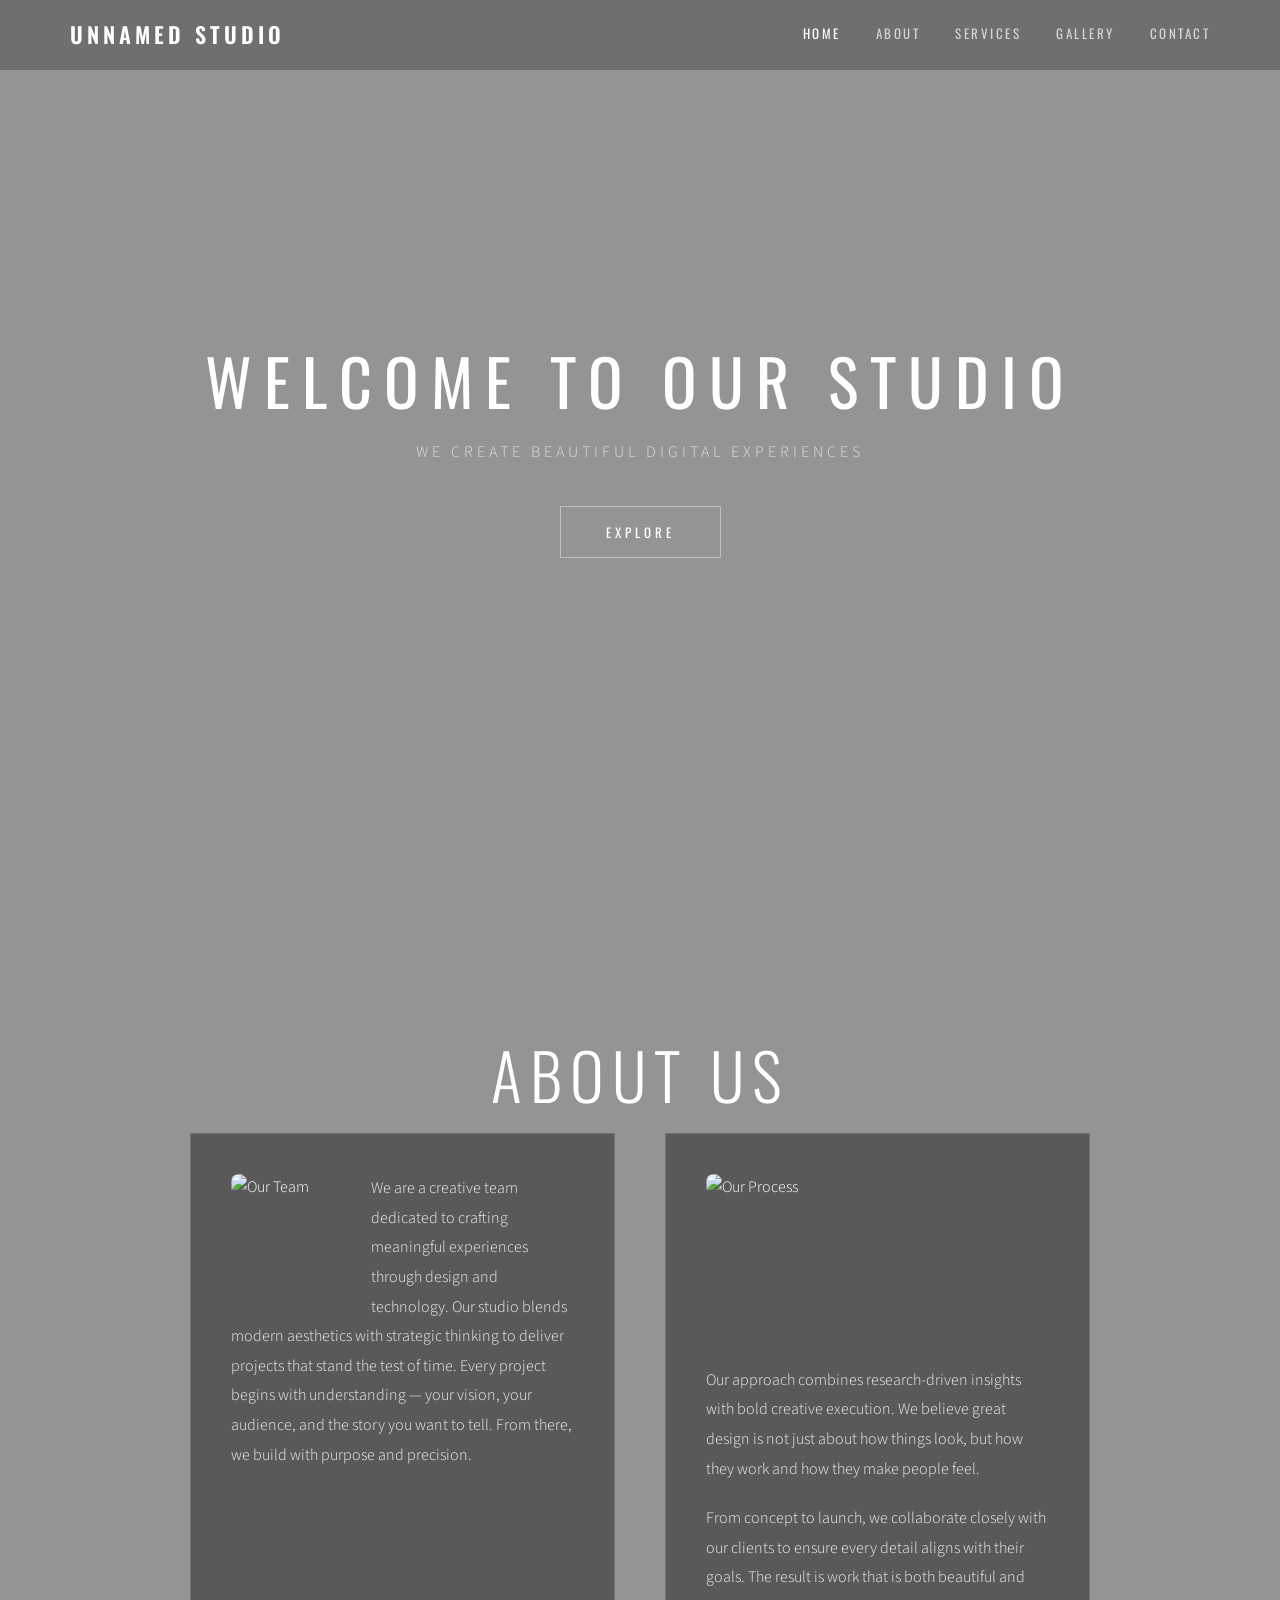
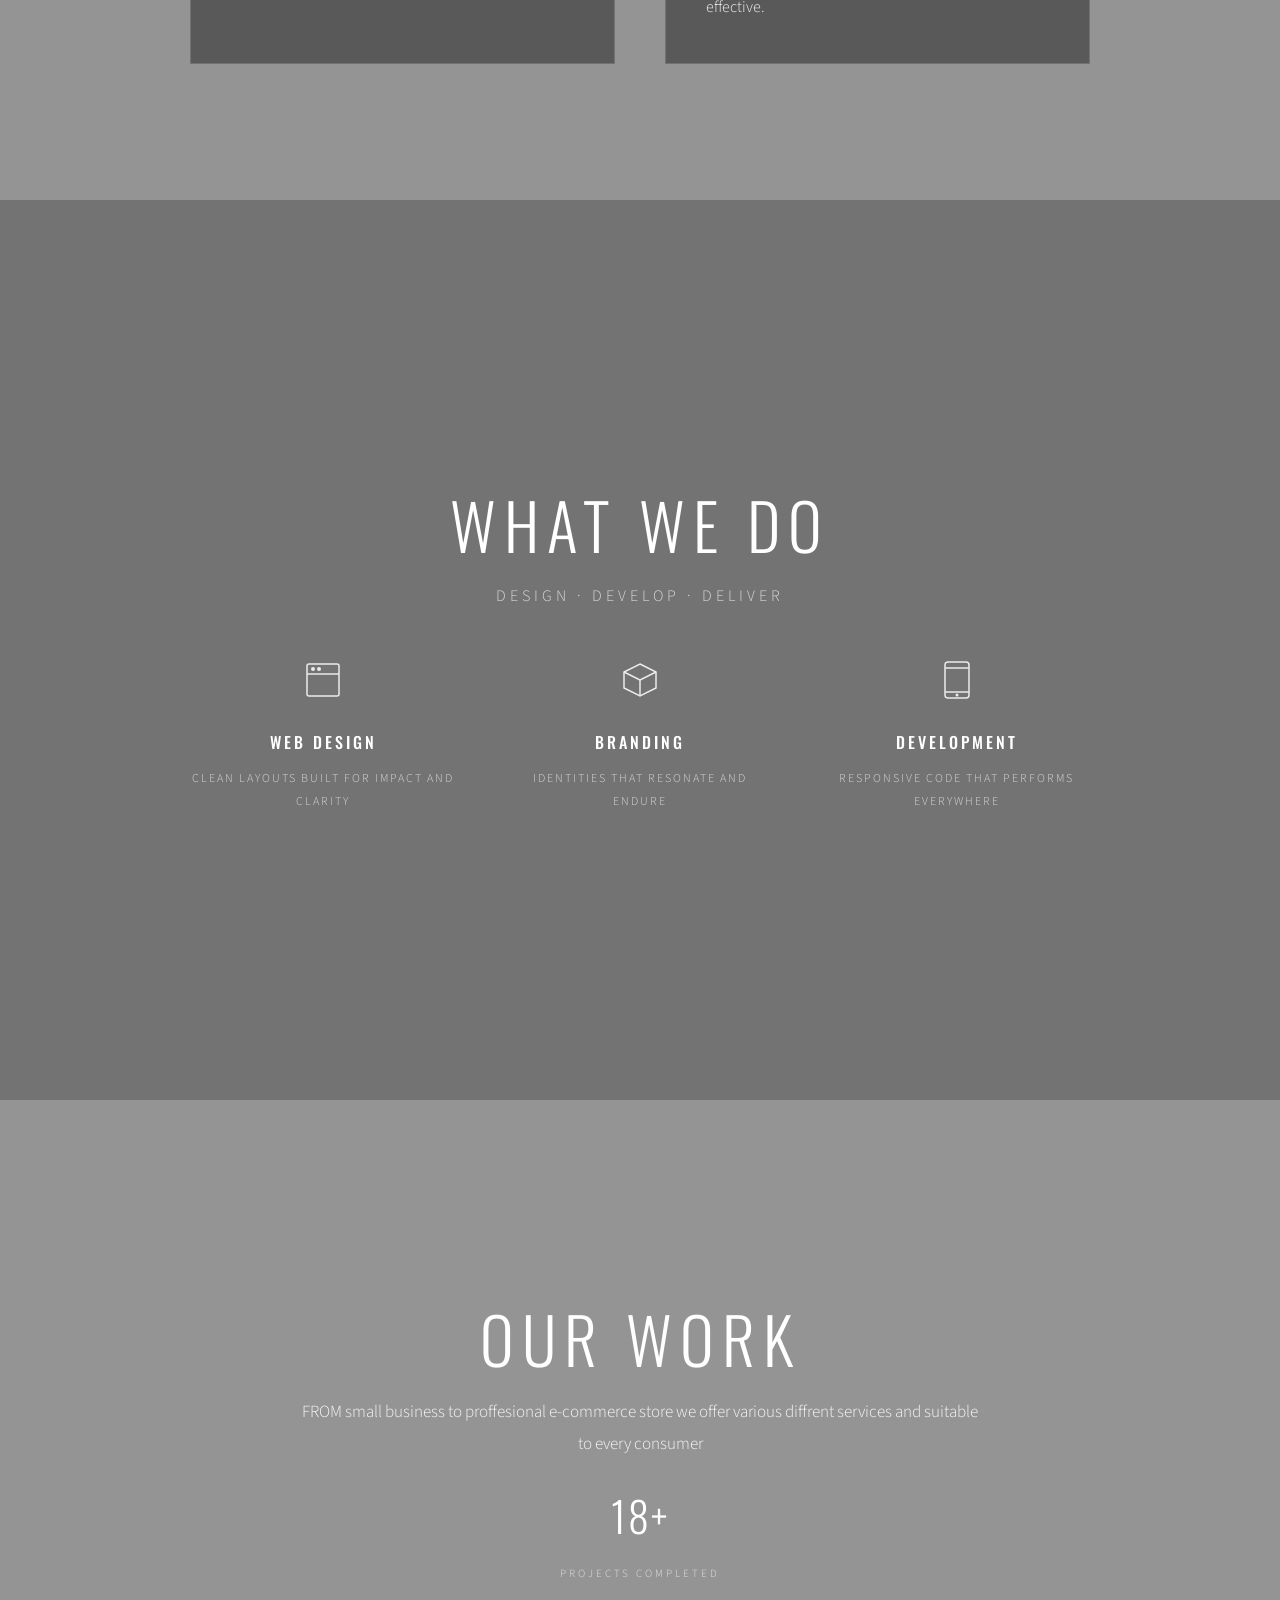
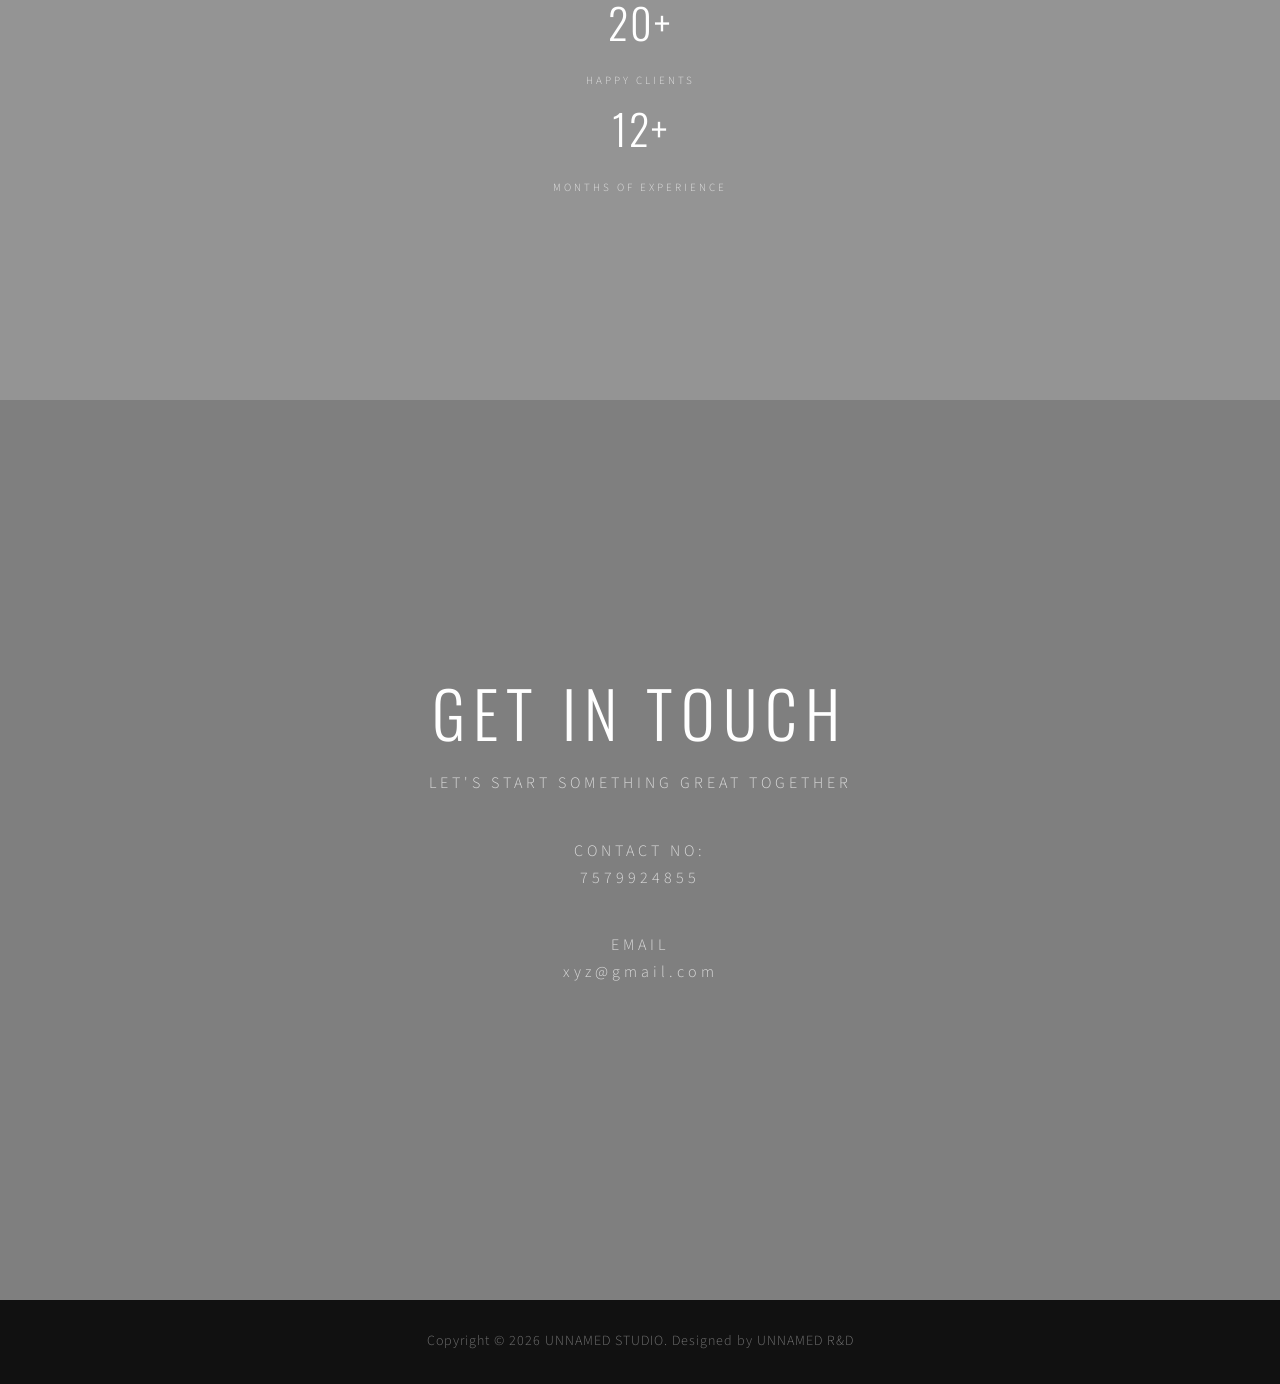
==== index.html @ 31b8d616 "Add files via upload" ====
<!DOCTYPE html>
<html lang="en">
<head>
    <meta charset="UTF-8">
    <meta name="viewport" content="width=device-width, initial-scale=1.0">
    <title>UNNAMED STUDIO</title>

    <link rel="preconnect" href="https://fonts.googleapis.com">
    <link rel="preconnect" href="https://fonts.gstatic.com" crossorigin>
    <link href="https://fonts.googleapis.com/css2?family=Oswald:wght@300;400;500;600;700&family=Source+Sans+3:ital,wght@0,300;0,400;0,600;1,300;1,400&display=swap" rel="stylesheet">

    <link rel="stylesheet" href="templatemo-parallax-starter.css">
    <!--

TemplateMo 612 Parallax Starter

https://templatemo.com/tm-612-parallax-starter

-->
</head>
<body>

    <!-- Navigation -->
    <nav id="templatemo-nav">
        <div class="nav-container">
            <a href="#home" class="nav-logo">UNNAMED STUDIO</a>
            <button class="nav-toggle" id="navToggle" aria-label="Toggle navigation">
                <span></span>
                <span></span>
                <span></span>
            </button>
            <ul class="nav-links" id="navLinks">
                <li><a href="#home" class="active">HOME</a></li>
                <li><a href="#about">ABOUT</a></li>
                <li><a href="#services">SERVICES</a></li>
                <li><a href="#gallery">GALLERY</a></li>
                <li><a href="#contact">CONTACT</a></li>
            </ul>
        </div>
    </nav>

    <!-- Section 1: Home / Hero -->
    <section id="home" class="parallax-section">
        <div class="parallax-bg" data-speed="0.5" style="background-image: url('images/parallax-bg-01.jpg')"></div>
        <div class="parallax-overlay"></div>
        <div class="section-content">
            <h1 class="section-title hero-title">WELCOME TO OUR STUDIO</h1>
            <p class="section-subtitle caps">WE CREATE BEAUTIFUL DIGITAL EXPERIENCES</p>
            <a href="#about" class="btn-scroll">EXPLORE</a>
        </div>
    </section>

    <!-- Section 2: About -->
    <section id="about" class="parallax-section">
        <div class="parallax-bg" data-speed="0.45" style="background-image: url('images/parallax-bg-02.jpg')"></div>
        <div class="parallax-overlay"></div>
        <div class="section-content">
            <h2 class="section-title">ABOUT US</h2>
            <div class="about-cols">
                <div class="about-col">
                    <div class="about-thumb thumb-top-left">
                        <img src="images/about-01.jpg" alt="Our Team">
                    </div>
                    <p>We are a creative team dedicated to crafting meaningful experiences through design and technology. Our studio blends modern aesthetics with strategic thinking to deliver projects that stand the test of time. Every project begins with understanding — your vision, your audience, and the story you want to tell. From there, we build with purpose and precision.</p>
                </div>
                <div class="about-col">
                    <div class="about-thumb-wide">
                        <img src="images/about-02.jpg" alt="Our Process">
                    </div>
                    <p>Our approach combines research-driven insights with bold creative execution. We believe great design is not just about how things look, but how they work and how they make people feel.</p>
                    <p>From concept to launch, we collaborate closely with our clients to ensure every detail aligns with their goals. The result is work that is both beautiful and effective.</p>
                </div>
            </div>
        </div>
    </section>

    <!-- Section 3: Services -->
    <section id="services" class="parallax-section">
        <div class="parallax-bg" data-speed="0.55" style="background-image: url('images/parallax-bg-03.jpg')"></div>
        <div class="parallax-overlay overlay-dark"></div>
        <div class="section-content">
            <h2 class="section-title">WHAT WE DO</h2>
            <p class="section-subtitle caps">DESIGN &middot; DEVELOP &middot; DELIVER</p>
            <div class="services-grid">
                <div class="service-item">
                    <div class="service-icon">
                        <svg width="40" height="40" viewBox="0 0 40 40" fill="none">
                            <rect x="4" y="4" width="32" height="32" rx="2" stroke="white" stroke-width="1.5"/>
                            <line x1="4" y1="14" x2="36" y2="14" stroke="white" stroke-width="1.5"/>
                            <circle cx="10" cy="9" r="2" fill="white"/>
                            <circle cx="16" cy="9" r="2" fill="white"/>
                        </svg>
                    </div>
                    <h3>WEB DESIGN</h3>
                    <p class="caps">CLEAN LAYOUTS BUILT FOR IMPACT AND CLARITY</p>
                </div>
                <div class="service-item">
                    <div class="service-icon">
                        <svg width="40" height="40" viewBox="0 0 40 40" fill="none">
                            <path d="M20 4L36 12V28L20 36L4 28V12L20 4Z" stroke="white" stroke-width="1.5"/>
                            <path d="M20 36V20" stroke="white" stroke-width="1.5"/>
                            <path d="M36 12L20 20" stroke="white" stroke-width="1.5"/>
                            <path d="M4 12L20 20" stroke="white" stroke-width="1.5"/>
                        </svg>
                    </div>
                    <h3>BRANDING</h3>
                    <p class="caps">IDENTITIES THAT RESONATE AND ENDURE</p>
                </div>
                <div class="service-item">
                    <div class="service-icon">
                        <svg width="40" height="40" viewBox="0 0 40 40" fill="none">
                            <rect x="8" y="2" width="24" height="36" rx="3" stroke="white" stroke-width="1.5"/>
                            <line x1="8" y1="8" x2="32" y2="8" stroke="white" stroke-width="1.5"/>
                            <line x1="8" y1="32" x2="32" y2="32" stroke="white" stroke-width="1.5"/>
                            <circle cx="20" cy="35" r="1.5" fill="white"/>
                        </svg>
                    </div>
                    <h3>DEVELOPMENT</h3>
                    <p class="caps">RESPONSIVE CODE THAT PERFORMS EVERYWHERE</p>
                </div>
            </div>
        </div>
    </section>

    <!-- Section 4: Gallery -->
    <section id="gallery" class="parallax-section">
        <div class="parallax-bg" data-speed="0.5" style="background-image: url('images/parallax-bg-04.jpg')"></div>
        <div class="parallax-overlay"></div>
        <div class="section-content">
            <h2 class="section-title">OUR WORK</h2>
            <div class="content-block">
                <p>FROM small business to proffesional e-commerce store we offer various diffrent services and suitable to every consumer</p>
                    <div class="stat-item">
                        <span class="stat-number">18+</span>
                        <span class="stat-label caps">PROJECTS COMPLETED</span>
                    </div>
                    <div class="stat-item">
                        <span class="stat-number">20+</span>
                        <span class="stat-label caps">HAPPY CLIENTS</span>
                    </div>
                    <div class="stat-item">
                        <span class="stat-number">12+</span>
                        <span class="stat-label caps">MONTHS OF EXPERIENCE</span>
                    </div>
                </div>
            </div>
        </div>
    </section>

    <!-- Section 5: Contact -->
    <section id="contact" class="parallax-section">
        <div class="parallax-bg" data-speed="0.5" style="background-image: url('images/parallax-bg-05.jpg')"></div>
        <div class="parallax-overlay overlay-medium"></div>
        <div class="section-content">
            <h2 class="section-title">GET IN TOUCH</h2>
            <p class="section-subtitle caps">LET'S START SOMETHING GREAT TOGETHER</p>
           <p class="section-subtitle">CONTACT NO: <br> 7579924855</p>
            <p class="section-subtitle">EMAIL <br> xyz@gmail.com</p>
        </div>
    </section>

    <!-- Footer -->
    <footer id="templatemo-footer">
        <p>Copyright &copy; 2026 UNNAMED STUDIO. Designed by UNNAMED R&D</p>
    </footer>
    <script src="templatemo-parallax-script.js"></script>
</body>
</html>
---- templatemo-parallax-starter.css ----
/* ==========================================================================
   Parallax Starter - Free HTML CSS Template
   
TemplateMo 612 Parallax Starter

https://templatemo.com/tm-612-parallax-starter

   ========================================================================== */

/* --- CSS Variables --- */
:root {
    --font-heading: 'Oswald', sans-serif;
    --font-body: 'Source Sans 3', sans-serif;
    --white: #ffffff;
    --white-90: rgba(255, 255, 255, 0.9);
    --white-70: rgba(255, 255, 255, 0.7);
    --white-40: rgba(255, 255, 255, 0.4);
    --white-20: rgba(255, 255, 255, 0.2);
    --nav-bg: rgba(0, 0, 0, 0.25);
    --nav-bg-scrolled: rgba(0, 0, 0, 0.85);
    --transition-smooth: 0.3s ease;
}

/* --- Reset & Base --- */
*,
*::before,
*::after {
    margin: 0;
    padding: 0;
    box-sizing: border-box;
}

html {
    scroll-behavior: smooth;
}

body {
    font-family: var(--font-body);
    font-weight: 300;
    color: var(--white);
    line-height: 1.7;
    overflow-x: hidden;
}

a {
    text-decoration: none;
    color: inherit;
}

img {
    max-width: 100%;
    display: block;
}

/* --- Navigation --- */
#templatemo-nav {
    position: fixed;
    top: 0;
    left: 0;
    width: 100%;
    z-index: 1000;
    background: var(--nav-bg);
    backdrop-filter: blur(8px);
    -webkit-backdrop-filter: blur(8px);
    transition: background var(--transition-smooth);
}

#templatemo-nav.scrolled {
    background: var(--nav-bg-scrolled);
}

.nav-container {
    max-width: 1200px;
    margin: 0 auto;
    padding: 0 30px;
    display: flex;
    align-items: center;
    justify-content: space-between;
    height: 70px;
}

.nav-logo {
    font-family: var(--font-heading);
    font-size: 22px;
    font-weight: 600;
    letter-spacing: 4px;
    color: var(--white);
}

.nav-links {
    list-style: none;
    display: flex;
    gap: 35px;
}

.nav-links a {
    font-family: var(--font-heading);
    font-size: 13px;
    font-weight: 400;
    letter-spacing: 2.5px;
    color: var(--white-70);
    transition: color var(--transition-smooth), opacity var(--transition-smooth);
}

.nav-links a:hover,
.nav-links a.active {
    color: var(--white);
}

/* Mobile Toggle */
.nav-toggle {
    display: none;
    background: none;
    border: none;
    cursor: pointer;
    padding: 8px;
    flex-direction: column;
    gap: 5px;
}

.nav-toggle span {
    display: block;
    width: 24px;
    height: 2px;
    background: var(--white);
    transition: all var(--transition-smooth);
}

/* --- Parallax Sections --- */
.parallax-section {
    position: relative;
    min-height: 100vh;
    display: flex;
    align-items: center;
    justify-content: center;
    overflow: hidden;
}

/* Parallax Background Image Layer
   Height is 200% and starts at top: -50% to give
   maximum room for large vertical translations */
.parallax-bg {
    position: absolute;
    top: -50%;
    left: 0;
    width: 100%;
    height: 200%;
    background-position: center center;
    background-repeat: no-repeat;
    background-size: cover;
    will-change: transform;
    transition: transform 0.5s cubic-bezier(0.22, 1, 0.36, 1);
    z-index: 0;
}

/* Dark Overlay */
.parallax-overlay {
    position: absolute;
    inset: 0;
    background: rgba(0, 0, 0, 0.42);
    z-index: 1;
}

.parallax-overlay.overlay-dark {
    background: rgba(0, 0, 0, 0.55);
}

.parallax-overlay.overlay-medium {
    background: rgba(0, 0, 0, 0.50);
}

/* Content Layer */
.section-content {
    position: relative;
    z-index: 2;
    max-width: 960px;
    width: 100%;
    padding: 100px 30px;
    text-align: center;
}

/* --- Typography --- */
.section-title {
    font-family: var(--font-heading);
    font-weight: 300;
    font-size: clamp(36px, 6vw, 64px);
    letter-spacing: 8px;
    color: var(--white);
    margin-bottom: 20px;
    line-height: 1.2;
}

.hero-title {
    font-weight: 400;
    letter-spacing: 12px;
}

.section-subtitle {
    font-family: var(--font-body);
    font-size: clamp(13px, 1.6vw, 16px);
    letter-spacing: 4px;
    color: var(--white-70);
    margin-bottom: 40px;
}

.caps {
    text-transform: uppercase;
}

.content-block {
    max-width: 680px;
    margin: 0 auto;
}

.content-block p {
    font-size: 17px;
    color: var(--white-90);
    margin-bottom: 20px;
    line-height: 1.85;
}

/* --- Hero Button --- */
.btn-scroll {
    display: inline-block;
    font-family: var(--font-heading);
    font-size: 13px;
    font-weight: 400;
    letter-spacing: 4px;
    color: var(--white);
    border: 1px solid var(--white-40);
    padding: 14px 45px;
    transition: all var(--transition-smooth);
}

.btn-scroll:hover {
    background: var(--white);
    color: #111;
    border-color: var(--white);
}

/* --- About Columns --- */
.unsplash-credit {
    font-size: 14px;
    color: var(--white-40);
    margin-top: 25px;
    letter-spacing: 1px;
}

.unsplash-credit a {
    color: var(--white-70);
    text-decoration: underline;
    text-underline-offset: 3px;
}

.about-cols {
    display: grid;
    grid-template-columns: 1fr 1fr;
    gap: 50px;
    max-width: 900px;
    margin: 0 auto;
    text-align: left;
}

.about-col {
    background: rgba(0, 0, 0, 0.4);
    padding: 40px;
    border: 1px solid rgba(255, 255, 255, 0.15);
}

.about-thumb {
    overflow: hidden;
    width: 120px;
    height: 120px;
    border-radius: 8px;
}

.about-thumb img {
    width: 100%;
    height: 100%;
    object-fit: cover;
    display: block;
}

.thumb-top-left {
    float: left;
    margin: 0 20px 15px 0;
}

.about-thumb-wide {
    overflow: hidden;
    width: 100%;
    max-width: 400px;
    aspect-ratio: 2 / 1;
    border-radius: 8px;
    margin-bottom: 20px;
}

.about-thumb-wide img {
    width: 100%;
    height: 100%;
    object-fit: cover;
    display: block;
}

.about-col p {
    font-size: 16px;
    color: var(--white-90);
    margin-bottom: 20px;
    line-height: 1.85;
}

.about-col p:last-child {
    margin-bottom: 0;
}

.about-col a {
    color: var(--white);
    text-decoration: underline;
    text-underline-offset: 3px;
}

/* --- Services Grid --- */
.services-grid {
    display: grid;
    grid-template-columns: repeat(3, 1fr);
    gap: 50px;
    margin-top: 50px;
}

.service-item {
    text-align: center;
}

.service-icon {
    margin-bottom: 20px;
    opacity: 0.85;
}

.service-item h3 {
    font-family: var(--font-heading);
    font-size: 16px;
    font-weight: 500;
    letter-spacing: 3px;
    margin-bottom: 12px;
    color: var(--white);
}

.service-item p {
    font-size: 12px;
    letter-spacing: 2px;
    color: var(--white-70);
    line-height: 1.9;
}

/* --- Stats Row --- */
.stats-row {
    display: flex;
    justify-content: center;
    gap: 70px;
    margin-top: 45px;
    padding-top: 40px;
    border-top: 1px solid var(--white-20);
}

.stat-item {
    text-align: center;
}

.stat-number {
    display: block;
    font-family: var(--font-heading);
    font-size: 42px;
    font-weight: 300;
    letter-spacing: 2px;
    color: var(--white);
    margin-bottom: 8px;
}

.stat-label {
    font-size: 11px;
    letter-spacing: 3px;
    color: var(--white-70);
}

/* --- Contact Form --- */
.contact-form-wrap {
    max-width: 600px;
    margin: 0 auto;
}

.contact-form {
    display: flex;
    flex-direction: column;
    gap: 18px;
}

.form-row {
    display: flex;
    gap: 18px;
}

.contact-form input,
.contact-form textarea {
    width: 100%;
    font-family: var(--font-body);
    font-size: 15px;
    font-weight: 300;
    letter-spacing: 0.5px;
    color: var(--white);
    background: rgba(255, 255, 255, 0.08);
    border: 1px solid var(--white-20);
    padding: 16px 20px;
    outline: none;
    transition: border-color var(--transition-smooth);
}

.contact-form input::placeholder,
.contact-form textarea::placeholder {
    color: var(--white-40);
}

.contact-form input:focus,
.contact-form textarea:focus {
    border-color: var(--white-70);
}

.contact-form textarea {
    resize: vertical;
    min-height: 120px;
}

.btn-submit {
    font-family: var(--font-heading);
    font-size: 13px;
    font-weight: 400;
    letter-spacing: 4px;
    color: var(--white);
    background: transparent;
    border: 1px solid var(--white-40);
    padding: 16px 45px;
    cursor: pointer;
    transition: all var(--transition-smooth);
    align-self: flex-start;
    text-transform: uppercase;
}

.btn-submit:hover {
    background: var(--white);
    color: #111;
    border-color: var(--white);
}

/* --- Footer --- */
#templatemo-footer {
    background: #111;
    text-align: center;
    padding: 30px 20px;
    font-size: 14px;
    color: var(--white-40);
    letter-spacing: 1px;
}

#templatemo-footer a {
    color: var(--white-70);
    transition: color var(--transition-smooth);
}

#templatemo-footer a:hover {
    color: var(--white);
}

/* --- Scroll Reveal Animation --- */
.reveal {
    opacity: 0;
    transform: translateY(30px);
    transition: opacity 0.8s ease, transform 0.8s ease;
}

.reveal.visible {
    opacity: 1;
    transform: translateY(0);
}

/* ===================================
   Responsive
   =================================== */

@media (max-width: 991px) {
    .services-grid {
        grid-template-columns: repeat(2, 1fr);
        gap: 40px;
    }

    .stats-row {
        gap: 40px;
    }
}

@media (max-width: 768px) {
    /* Mobile Navigation */
    .nav-toggle {
        display: flex;
    }

    .nav-links {
        position: fixed;
        top: 0;
        left: 0;
        width: 100%;
        height: 100vh;
        background: rgba(0, 0, 0, 0.95);
        flex-direction: column;
        align-items: center;
        justify-content: flex-start;
        gap: 30px;
        padding: 100px 30px 60px;
        overflow-y: auto;
        opacity: 0;
        visibility: hidden;
        transition: all 0.4s ease;
    }

    .nav-links.open {
        opacity: 1;
        visibility: visible;
    }

    .nav-links a {
        font-size: 16px;
        letter-spacing: 4px;
    }

    .nav-toggle.active span:nth-child(1) {
        transform: rotate(45deg) translate(5px, 5px);
    }

    .nav-toggle.active span:nth-child(2) {
        opacity: 0;
    }

    .nav-toggle.active span:nth-child(3) {
        transform: rotate(-45deg) translate(5px, -5px);
    }

    /* Disable parallax on mobile — static bg */
    .parallax-bg {
        top: 0;
        height: 100%;
    }

    .section-title {
        letter-spacing: 4px;
    }

    .hero-title {
        letter-spacing: 6px;
    }

    .section-subtitle {
        letter-spacing: 2px;
    }

    .services-grid {
        grid-template-columns: 1fr;
        gap: 35px;
    }

    .about-cols {
        grid-template-columns: 1fr;
        gap: 30px;
        text-align: center;
    }

    .stats-row {
        flex-direction: column;
        gap: 30px;
    }

    .form-row {
        flex-direction: column;
    }

    .btn-submit {
        align-self: stretch;
    }
}

@media (max-width: 480px) {
    .nav-container {
        padding: 0 20px;
    }

    .section-content {
        padding: 80px 20px;
    }

    .section-title {
        letter-spacing: 3px;
    }

    .content-block p {
        font-size: 15px;
    }

    .stat-number {
        font-size: 34px;
    }
}
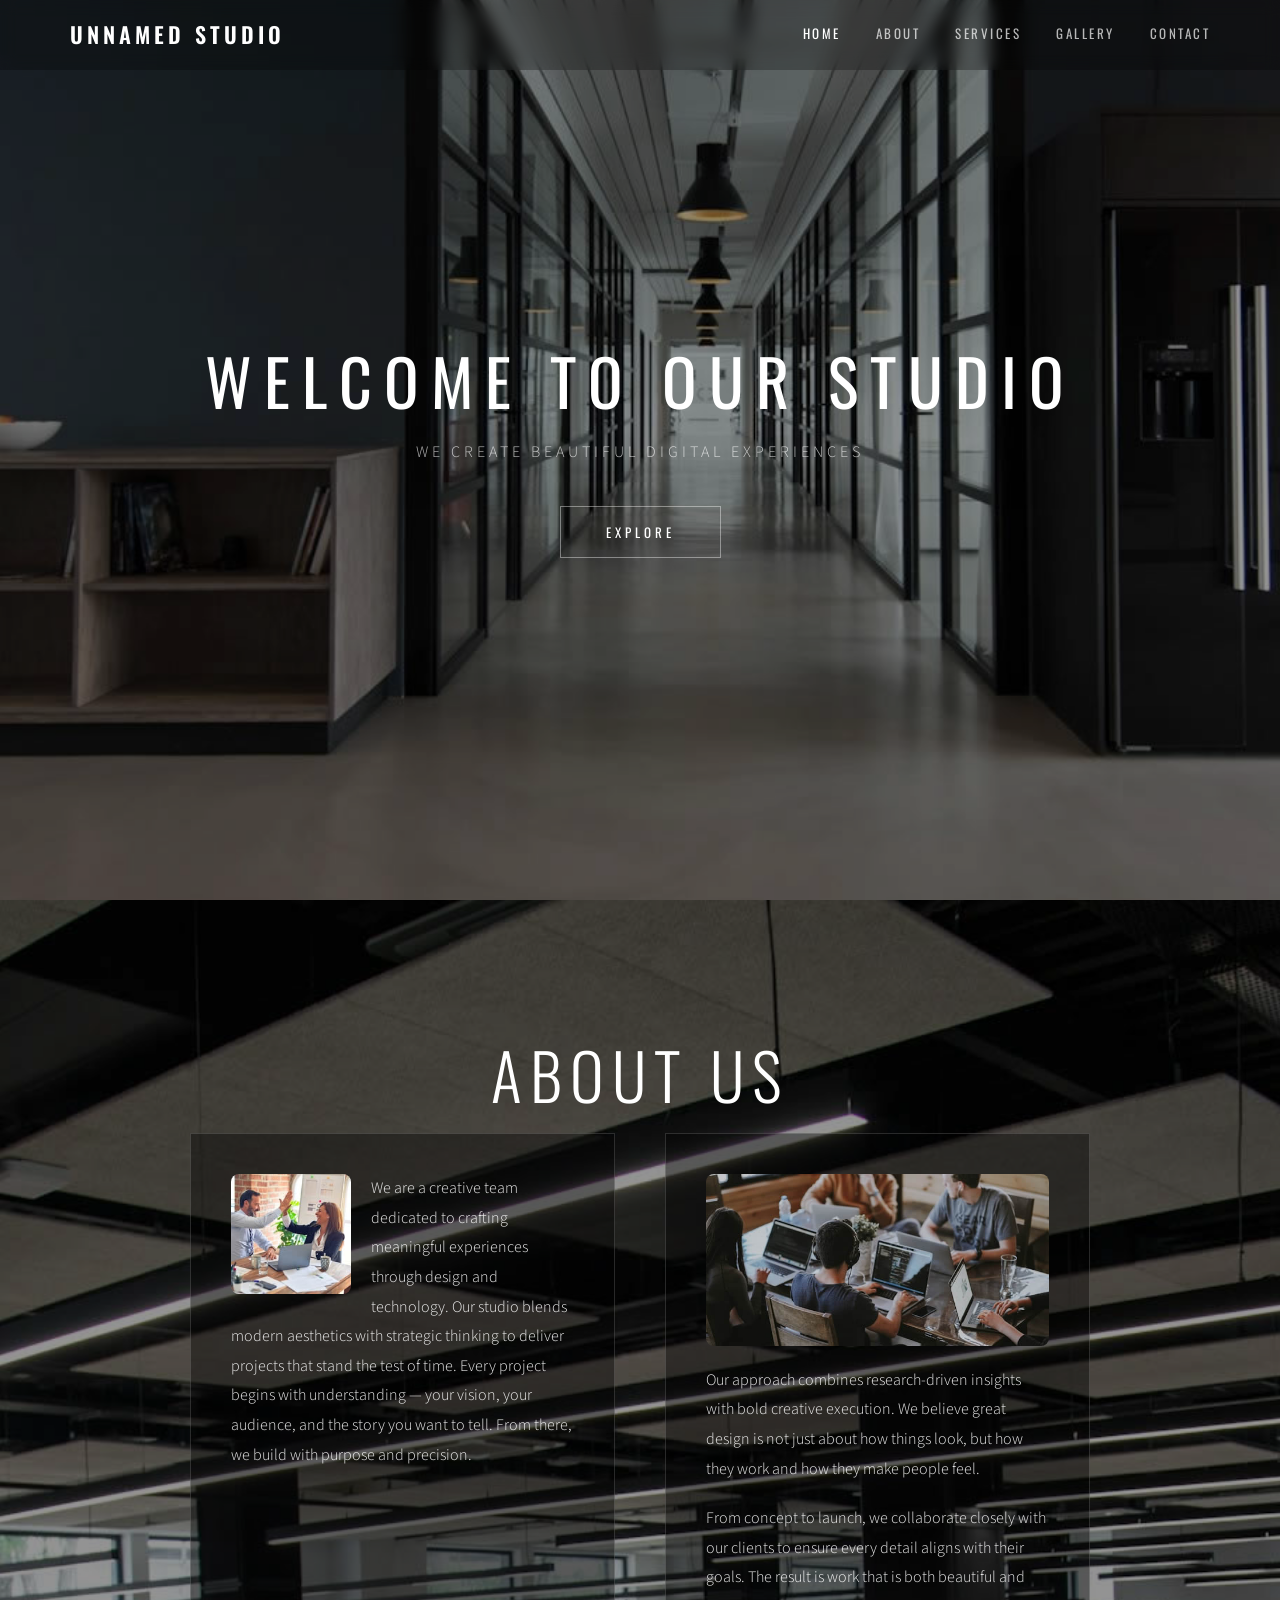
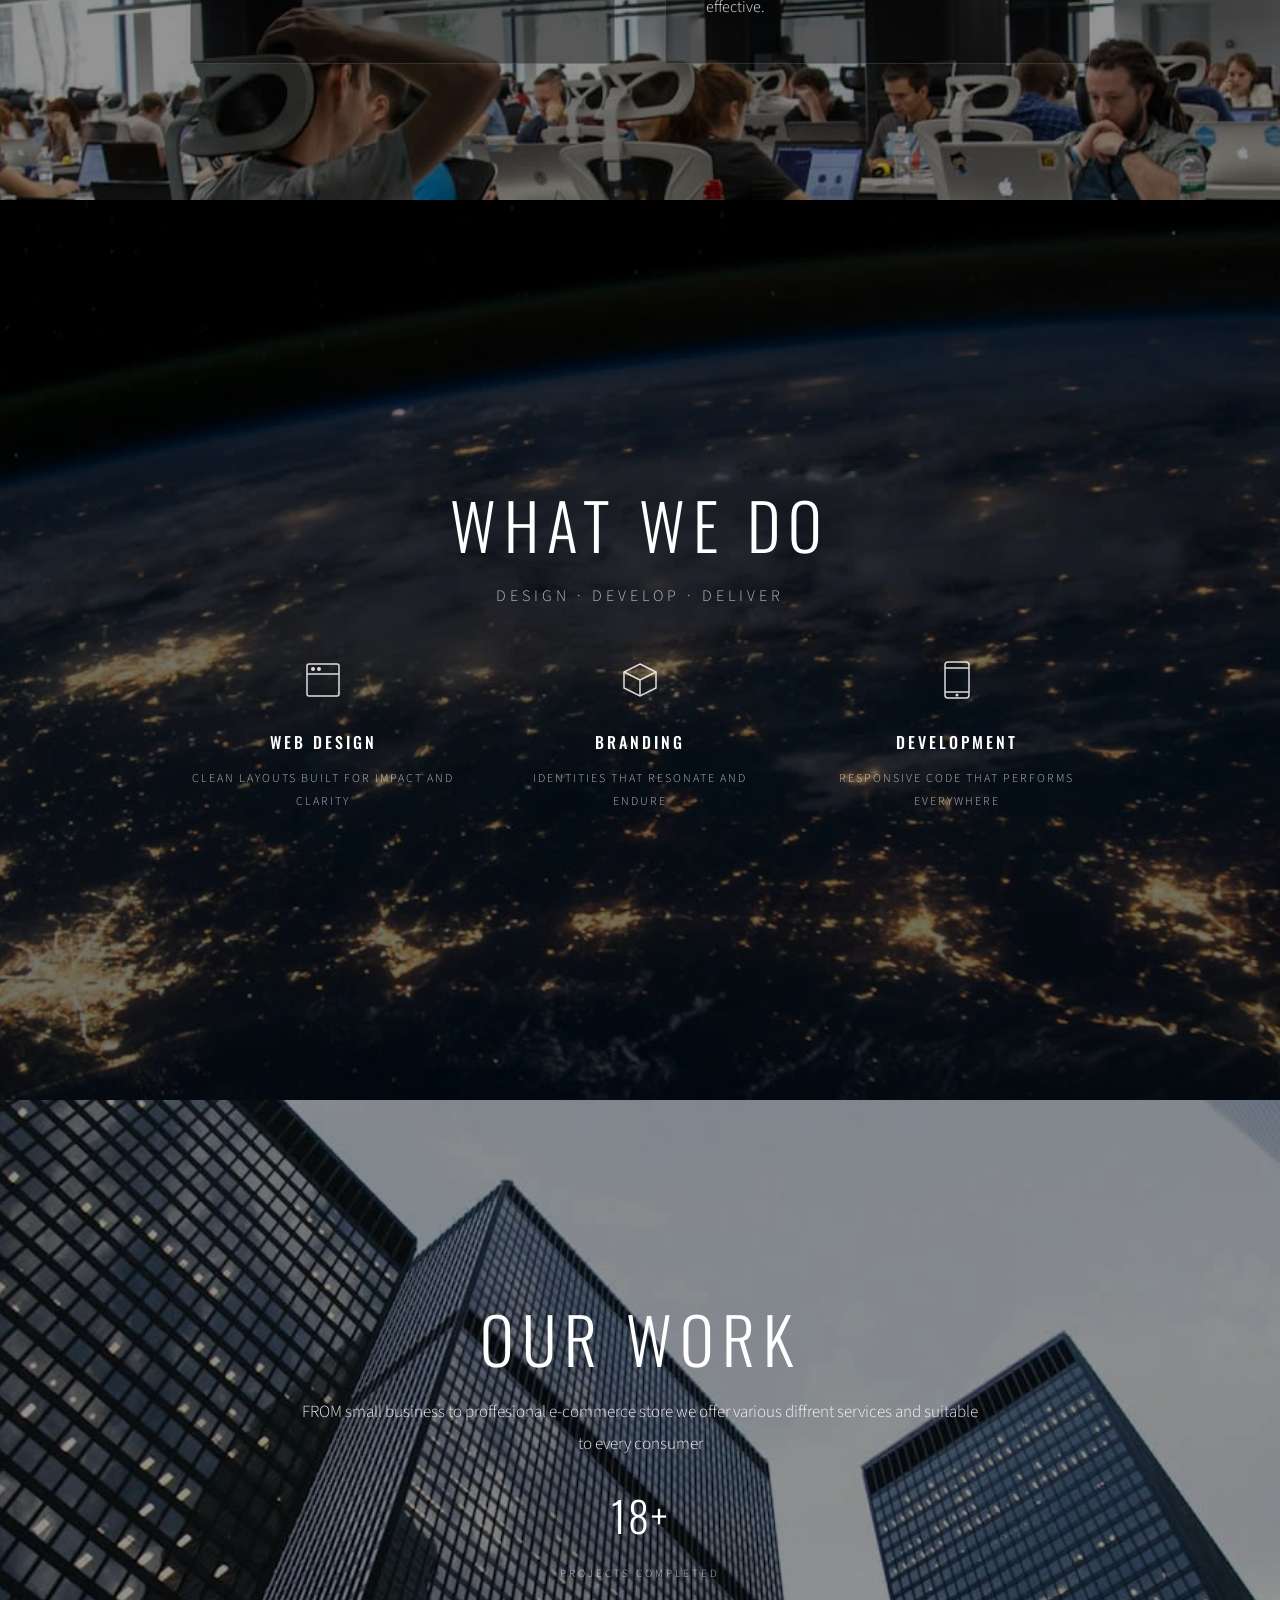
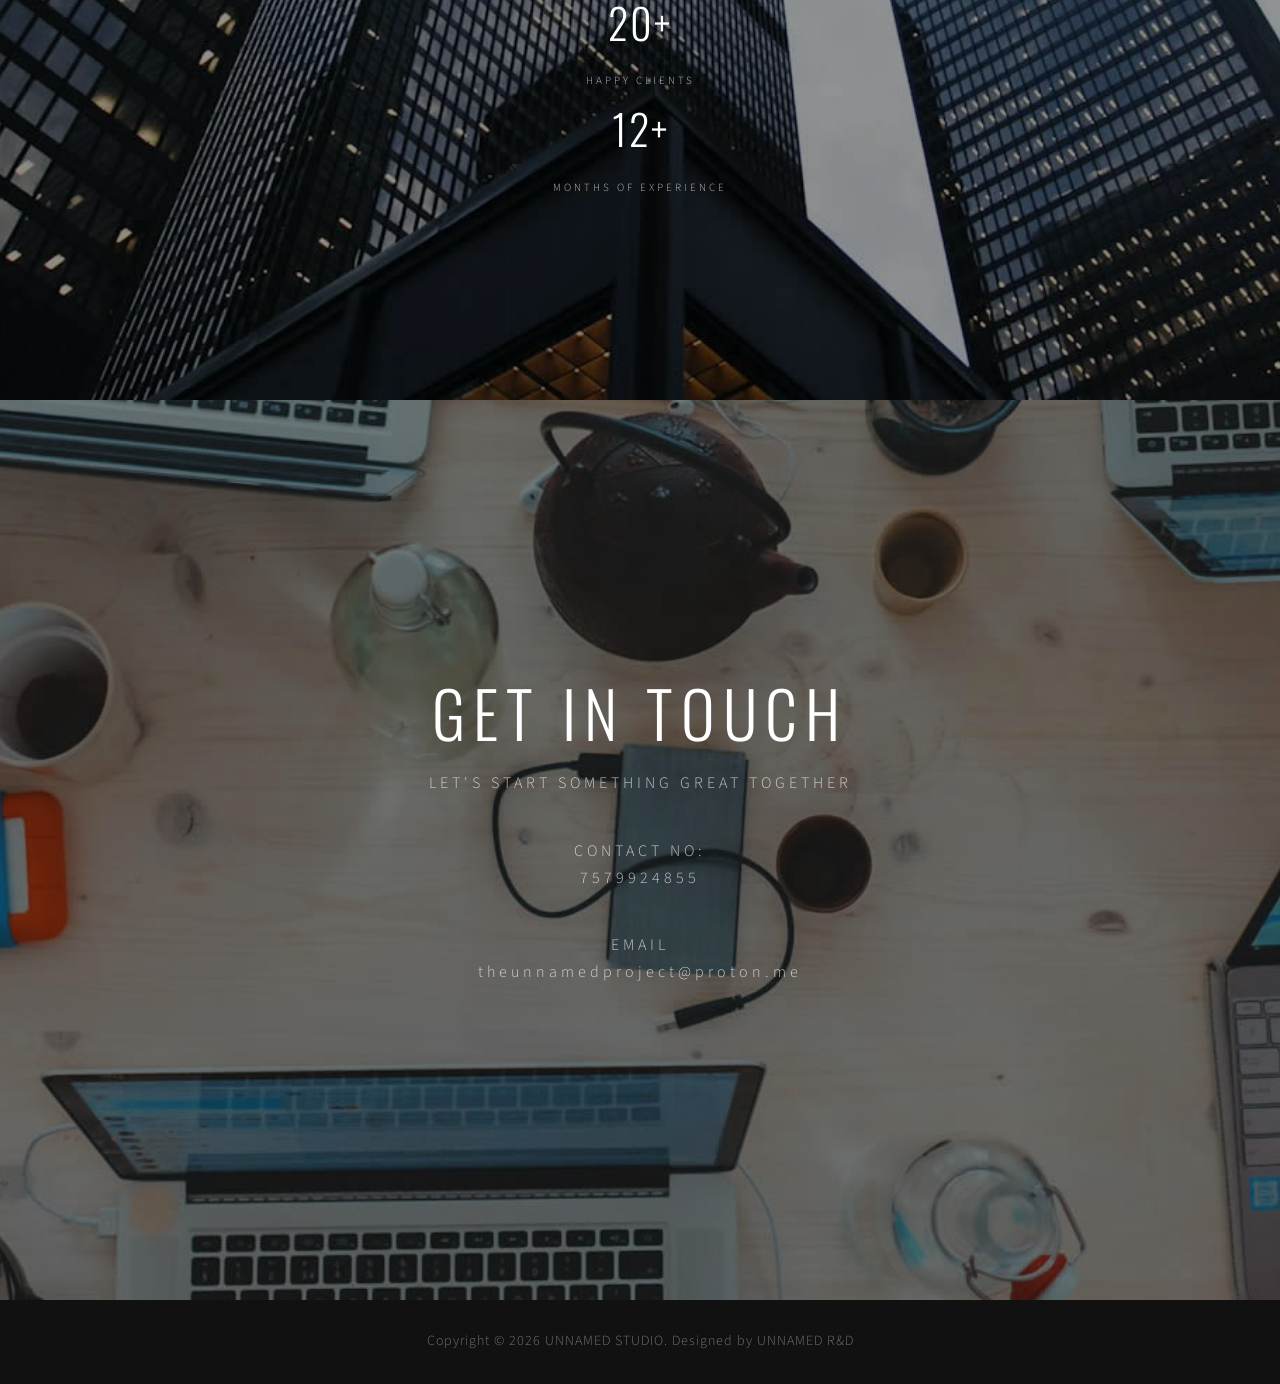
==== commit 25805dd8: "Add files via upload" ====
--- a/index.html
+++ b/index.html
@@ -155,7 +155,7 @@
             <h2 class="section-title">GET IN TOUCH</h2>
             <p class="section-subtitle caps">LET'S START SOMETHING GREAT TOGETHER</p>
            <p class="section-subtitle">CONTACT NO: <br> 7579924855</p>
-            <p class="section-subtitle">EMAIL <br> xyz@gmail.com</p>
+            <p class="section-subtitle">EMAIL <br> theunnamedproject@proton.me</p>
         </div>
     </section>
 
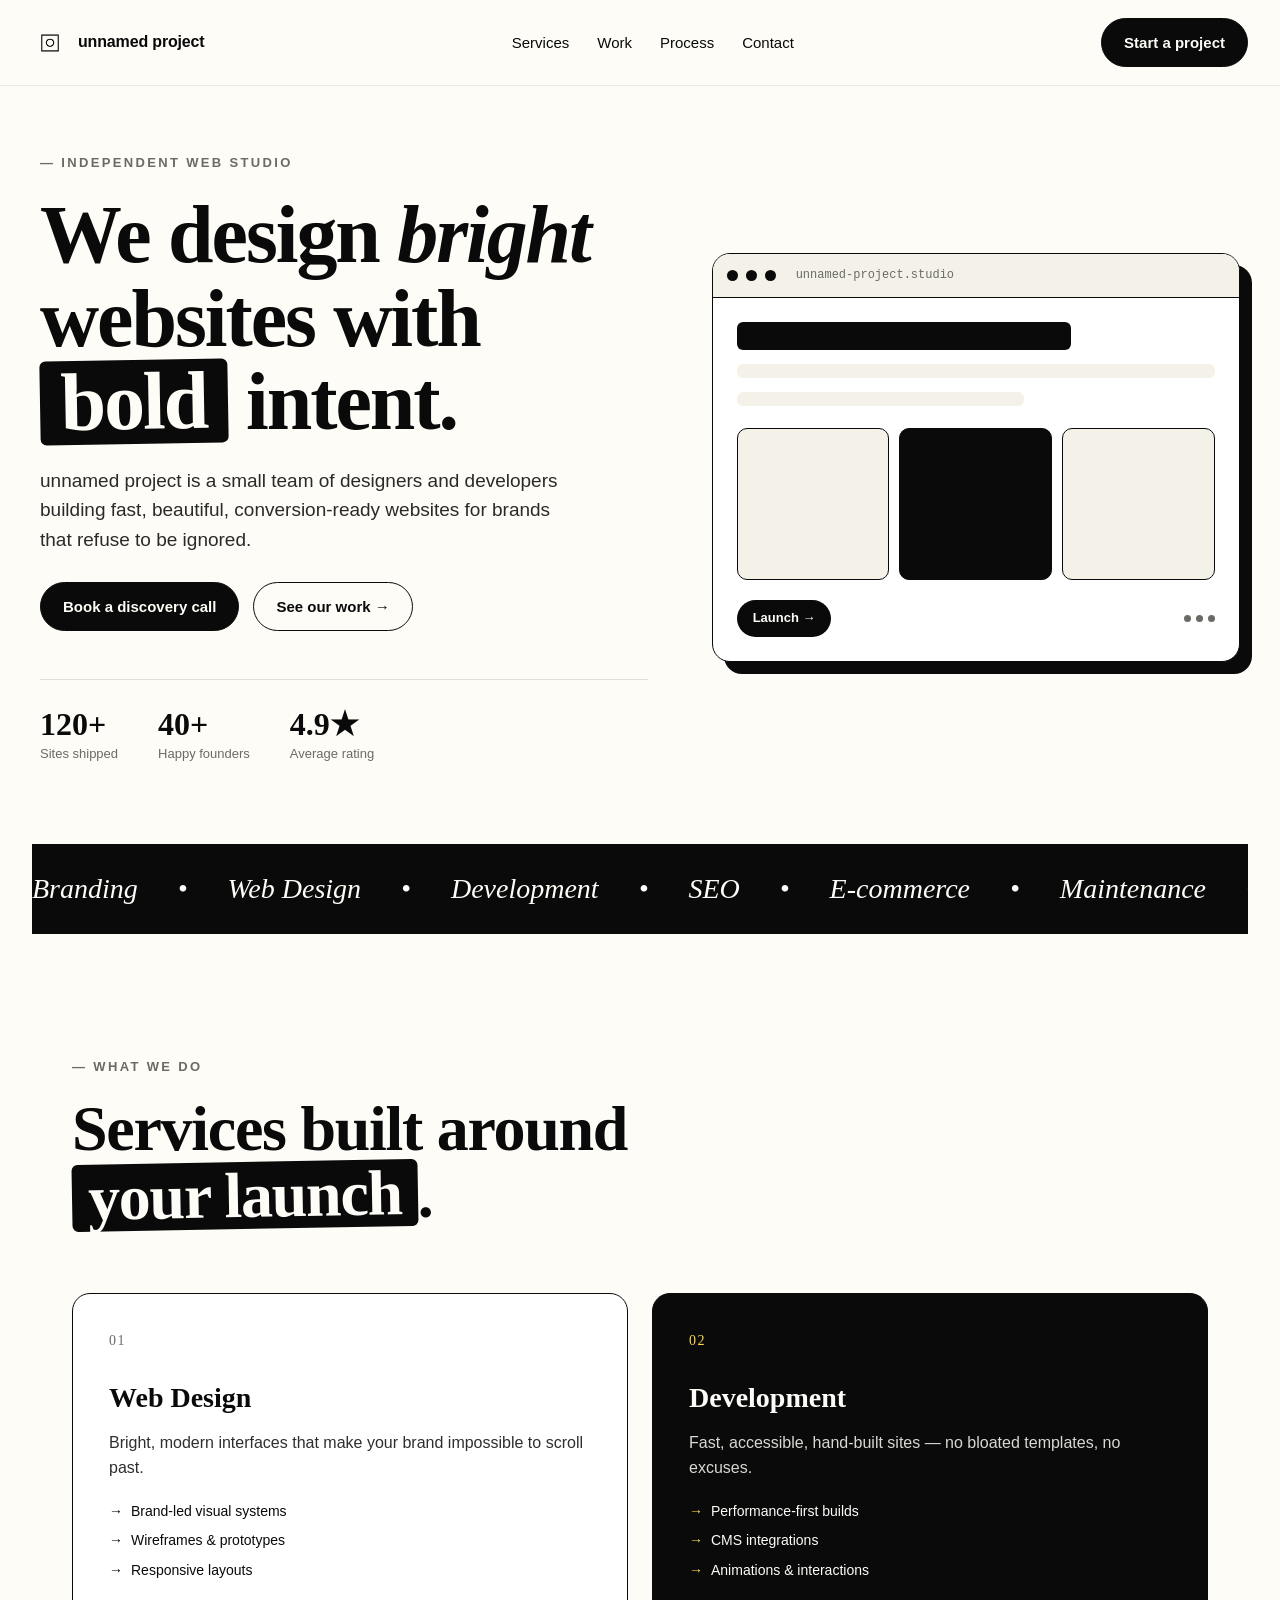
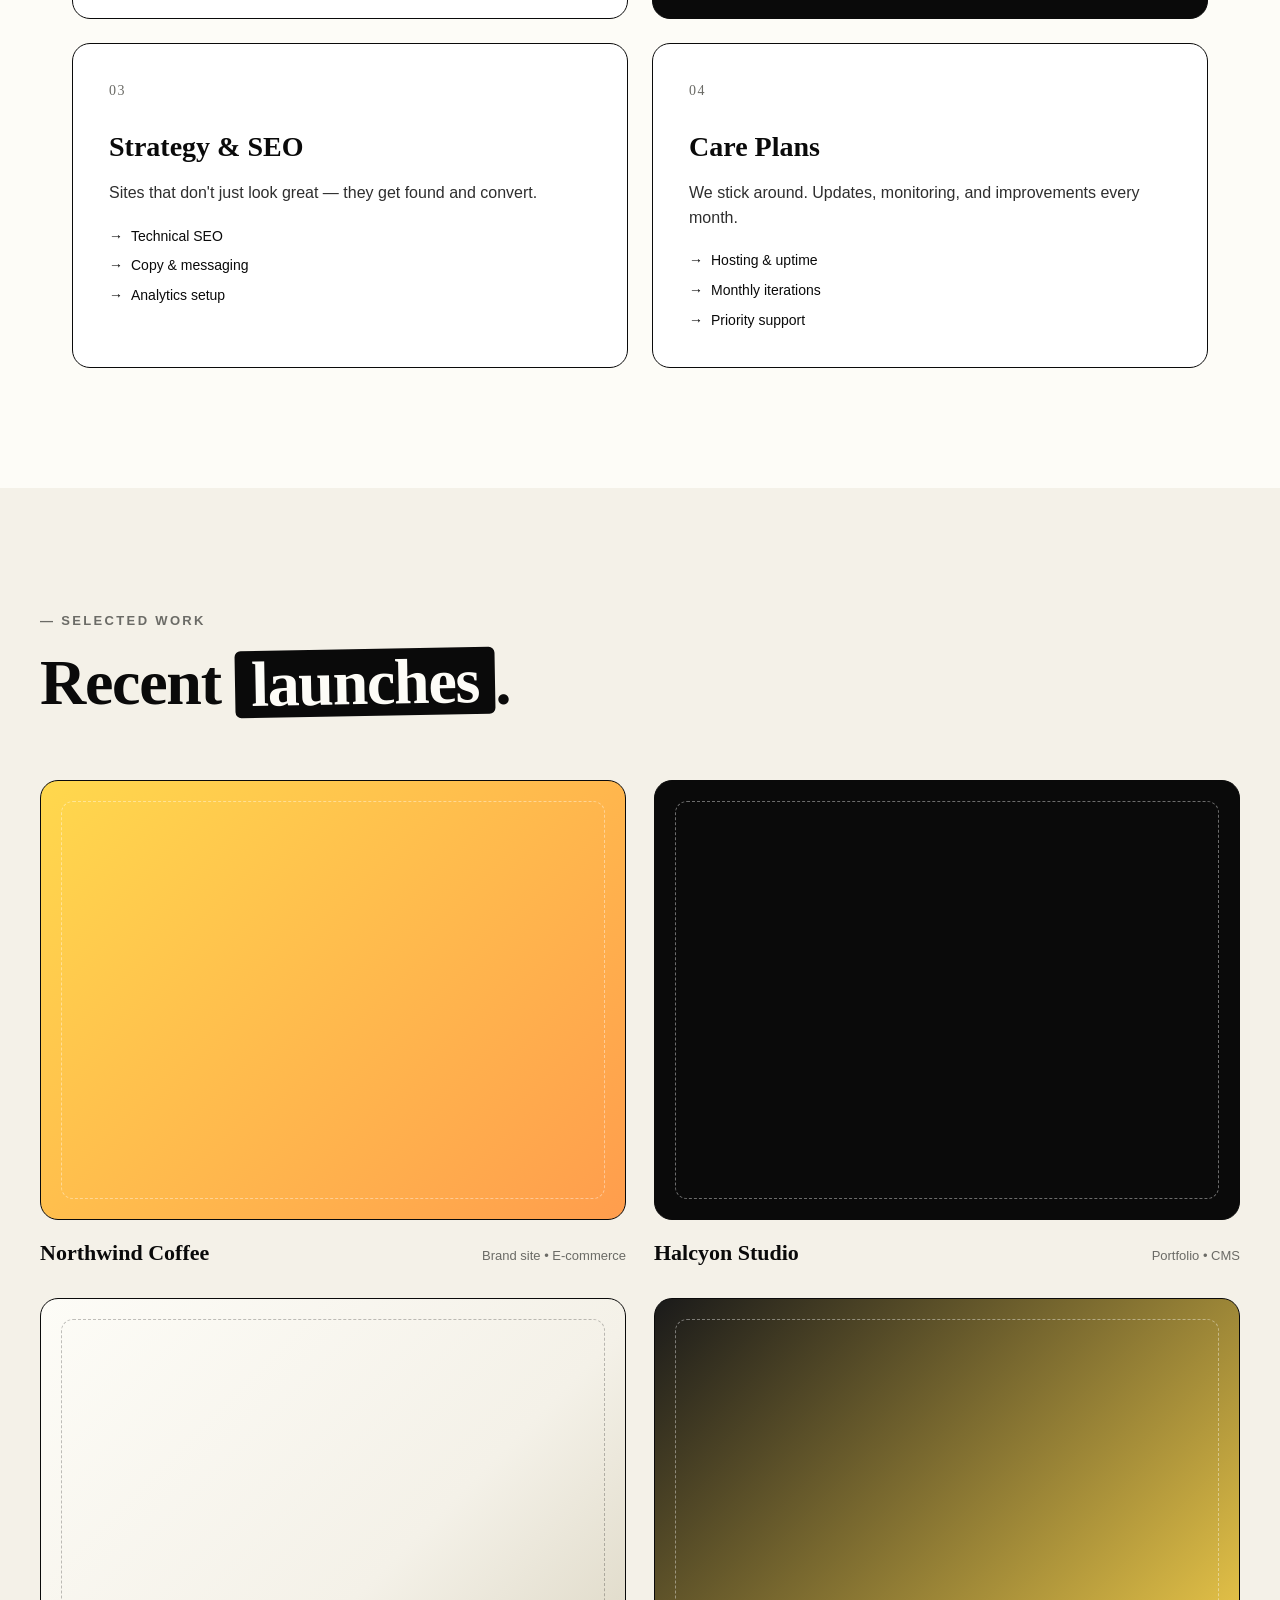
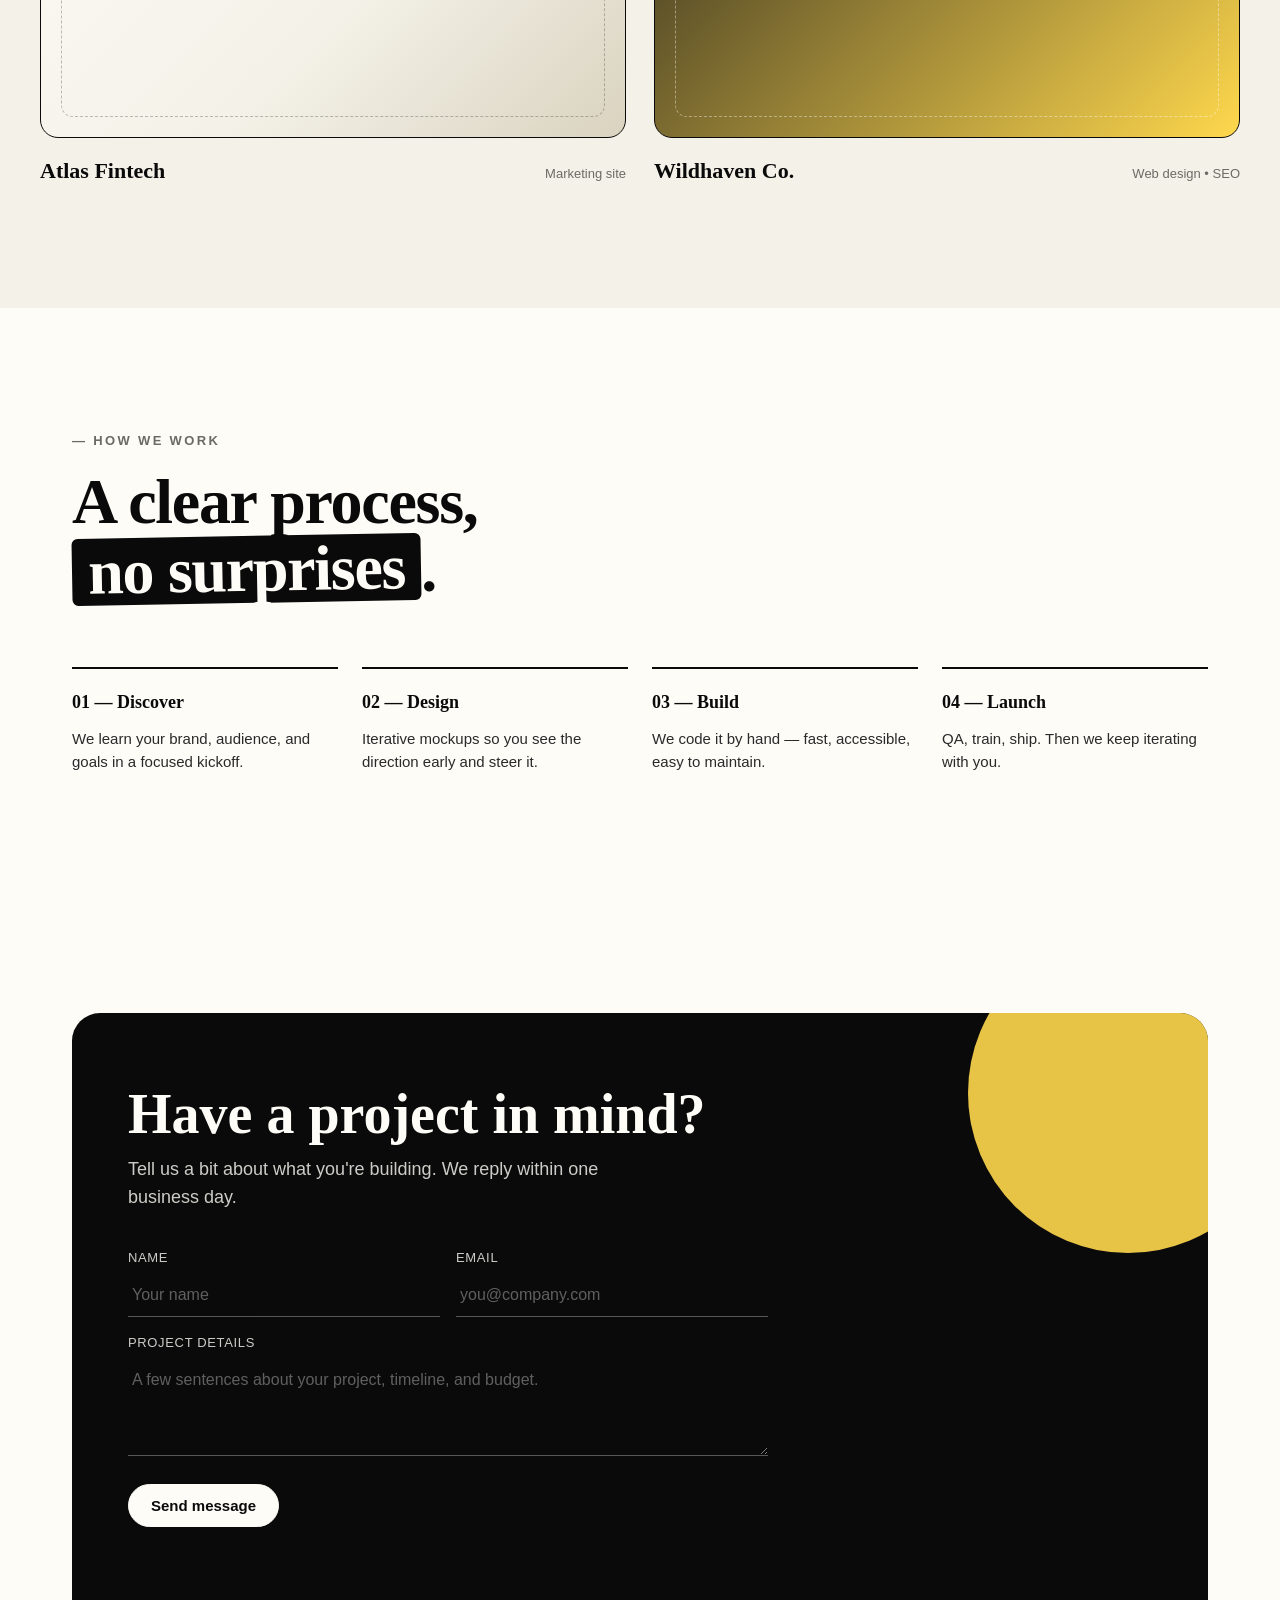
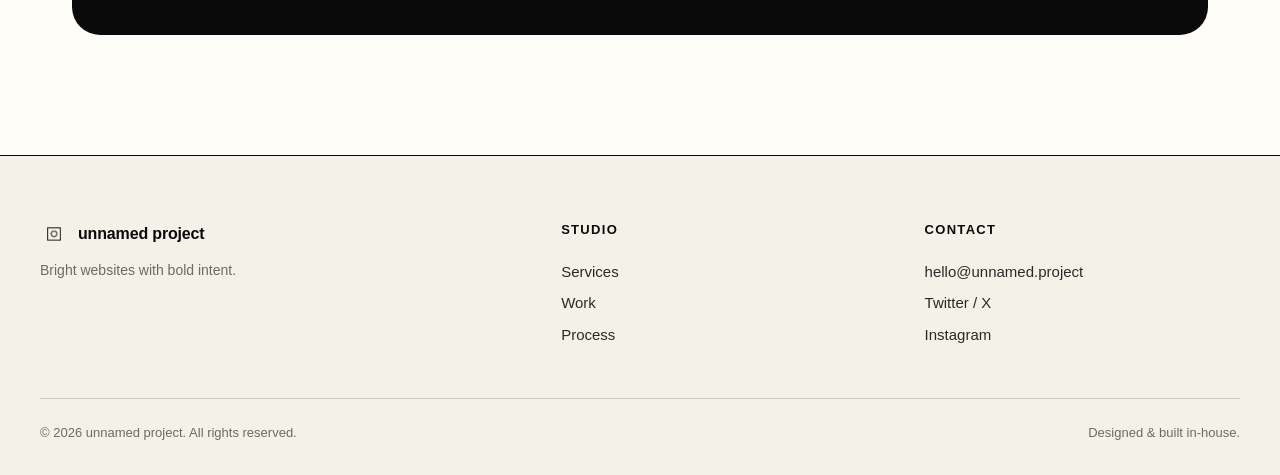
==== commit a65fd3b2: "Add files via upload" ====
--- a/index.html
+++ b/index.html
@@ -1,168 +1,190 @@
-<!DOCTYPE html>
+<!doctype html>
 <html lang="en">
-<head>
-    <meta charset="UTF-8">
-    <meta name="viewport" content="width=device-width, initial-scale=1.0">
-    <title>UNNAMED STUDIO</title>
+  <head>
+    <meta charset="utf-8" />
+    <meta name="viewport" content="width=device-width, initial-scale=1" />
+    <title>unnamed project — Web Design & Development Agency</title>
+    <meta name="description" content="unnamed project is a web design and development agency crafting bright, bold, conversion-focused websites for ambitious brands." />
+    <link rel="icon" href="/logo.png" />
+    <link rel="stylesheet" href="/styles.css" />
+  </head>
+  <body>
+    <header class="nav">
+      <a href="#top" class="brand">
+        <img src="/logo.png" alt="unnamed project logo" width="36" height="36" />
+        <span>unnamed project</span>
+      </a>
+      <nav class="nav-links">
+        <a href="#services">Services</a>
+        <a href="#work">Work</a>
+        <a href="#process">Process</a>
+        <a href="#contact">Contact</a>
+      </nav>
+      <a href="#contact" class="btn btn-dark">Start a project</a>
+      <button class="menu-toggle" aria-label="Open menu" id="menuToggle">
+        <span></span><span></span><span></span>
+      </button>
+    </header>
 
-    <link rel="preconnect" href="https://fonts.googleapis.com">
-    <link rel="preconnect" href="https://fonts.gstatic.com" crossorigin>
-    <link href="https://fonts.googleapis.com/css2?family=Oswald:wght@300;400;500;600;700&family=Source+Sans+3:ital,wght@0,300;0,400;0,600;1,300;1,400&display=swap" rel="stylesheet">
+    <main id="top">
+      <section class="hero">
+        <div class="hero-grid">
+          <div class="hero-copy">
+            <span class="eyebrow">— Independent web studio</span>
+            <h1>We design <em>bright</em> websites with <span class="hl">bold</span> intent.</h1>
+            <p class="lede">unnamed project is a small team of designers and developers building fast, beautiful, conversion-ready websites for brands that refuse to be ignored.</p>
+            <div class="hero-cta">
+              <a href="#contact" class="btn btn-dark">Book a discovery call</a>
+              <a href="#work" class="btn btn-ghost">See our work →</a>
+            </div>
+            <div class="hero-stats">
+              <div><strong>120+</strong><span>Sites shipped</span></div>
+              <div><strong>40+</strong><span>Happy founders</span></div>
+              <div><strong>4.9★</strong><span>Average rating</span></div>
+            </div>
+          </div>
+          <div class="hero-card">
+            <div class="card-bar"><i></i><i></i><i></i><span>unnamed-project.studio</span></div>
+            <div class="card-body">
+              <div class="skeleton skeleton-title"></div>
+              <div class="skeleton skeleton-line"></div>
+              <div class="skeleton skeleton-line short"></div>
+              <div class="card-grid">
+                <div class="tile"></div>
+                <div class="tile dark"></div>
+                <div class="tile"></div>
+              </div>
+              <div class="cta-row">
+                <div class="pill">Launch →</div>
+                <div class="dots"><i></i><i></i><i></i></div>
+              </div>
+            </div>
+          </div>
+        </div>
+        <div class="marquee" aria-hidden="true">
+          <div class="marquee-track">
+            <span>Branding</span><span>•</span><span>Web Design</span><span>•</span><span>Development</span><span>•</span><span>SEO</span><span>•</span><span>E-commerce</span><span>•</span><span>Maintenance</span><span>•</span>
+            <span>Branding</span><span>•</span><span>Web Design</span><span>•</span><span>Development</span><span>•</span><span>SEO</span><span>•</span><span>E-commerce</span><span>•</span><span>Maintenance</span><span>•</span>
+          </div>
+        </div>
+      </section>
 
-    <link rel="stylesheet" href="templatemo-parallax-starter.css">
-    <!--
+      <section id="services" class="section">
+        <div class="section-head">
+          <span class="eyebrow">— What we do</span>
+          <h2>Services built around <span class="hl">your launch</span>.</h2>
+        </div>
+        <div class="services">
+          <article class="service">
+            <div class="num">01</div>
+            <h3>Web Design</h3>
+            <p>Bright, modern interfaces that make your brand impossible to scroll past.</p>
+            <ul><li>Brand-led visual systems</li><li>Wireframes & prototypes</li><li>Responsive layouts</li></ul>
+          </article>
+          <article class="service highlight">
+            <div class="num">02</div>
+            <h3>Development</h3>
+            <p>Fast, accessible, hand-built sites — no bloated templates, no excuses.</p>
+            <ul><li>Performance-first builds</li><li>CMS integrations</li><li>Animations & interactions</li></ul>
+          </article>
+          <article class="service">
+            <div class="num">03</div>
+            <h3>Strategy & SEO</h3>
+            <p>Sites that don't just look great — they get found and convert.</p>
+            <ul><li>Technical SEO</li><li>Copy & messaging</li><li>Analytics setup</li></ul>
+          </article>
+          <article class="service">
+            <div class="num">04</div>
+            <h3>Care Plans</h3>
+            <p>We stick around. Updates, monitoring, and improvements every month.</p>
+            <ul><li>Hosting & uptime</li><li>Monthly iterations</li><li>Priority support</li></ul>
+          </article>
+        </div>
+      </section>
 
-TemplateMo 612 Parallax Starter
+      <section id="work" class="section section-alt">
+        <div class="section-head">
+          <span class="eyebrow">— Selected work</span>
+          <h2>Recent <span class="hl">launches</span>.</h2>
+        </div>
+        <div class="work-grid">
+          <a class="work-item" href="#contact">
+            <div class="work-thumb thumb-1"></div>
+            <div class="work-meta"><h3>Northwind Coffee</h3><span>Brand site • E-commerce</span></div>
+          </a>
+          <a class="work-item" href="#contact">
+            <div class="work-thumb thumb-2"></div>
+            <div class="work-meta"><h3>Halcyon Studio</h3><span>Portfolio • CMS</span></div>
+          </a>
+          <a class="work-item" href="#contact">
+            <div class="work-thumb thumb-3"></div>
+            <div class="work-meta"><h3>Atlas Fintech</h3><span>Marketing site</span></div>
+          </a>
+          <a class="work-item" href="#contact">
+            <div class="work-thumb thumb-4"></div>
+            <div class="work-meta"><h3>Wildhaven Co.</h3><span>Web design • SEO</span></div>
+          </a>
+        </div>
+      </section>
 
-https://templatemo.com/tm-612-parallax-starter
+      <section id="process" class="section">
+        <div class="section-head">
+          <span class="eyebrow">— How we work</span>
+          <h2>A clear process, <span class="hl">no surprises</span>.</h2>
+        </div>
+        <ol class="process">
+          <li><strong>01 — Discover</strong><p>We learn your brand, audience, and goals in a focused kickoff.</p></li>
+          <li><strong>02 — Design</strong><p>Iterative mockups so you see the direction early and steer it.</p></li>
+          <li><strong>03 — Build</strong><p>We code it by hand — fast, accessible, easy to maintain.</p></li>
+          <li><strong>04 — Launch</strong><p>QA, train, ship. Then we keep iterating with you.</p></li>
+        </ol>
+      </section>
 
--->
-</head>
-<body>
+      <section id="contact" class="section cta">
+        <div class="cta-card">
+          <h2>Have a project in mind?</h2>
+          <p>Tell us a bit about what you're building. We reply within one business day.</p>
+          <form id="contactForm" class="contact-form" novalidate>
+            <div class="row">
+              <label>Name<input name="name" type="text" required placeholder="Your name" /></label>
+              <label>Email<input name="email" type="email" required placeholder="you@company.com" /></label>
+            </div>
+            <label>Project details<textarea name="message" rows="4" required placeholder="A few sentences about your project, timeline, and budget."></textarea></label>
+            <button type="submit" class="btn btn-dark">Send message</button>
+            <p class="form-status" id="formStatus" aria-live="polite"></p>
+          </form>
+        </div>
+      </section>
+    </main>
 
-    <!-- Navigation -->
-    <nav id="templatemo-nav">
-        <div class="nav-container">
-            <a href="#home" class="nav-logo">UNNAMED STUDIO</a>
-            <button class="nav-toggle" id="navToggle" aria-label="Toggle navigation">
-                <span></span>
-                <span></span>
-                <span></span>
-            </button>
-            <ul class="nav-links" id="navLinks">
-                <li><a href="#home" class="active">HOME</a></li>
-                <li><a href="#about">ABOUT</a></li>
-                <li><a href="#services">SERVICES</a></li>
-                <li><a href="#gallery">GALLERY</a></li>
-                <li><a href="#contact">CONTACT</a></li>
-            </ul>
+    <footer class="footer">
+      <div class="foot-grid">
+        <div>
+          <div class="brand">
+            <img src="/logo.png" alt="" width="28" height="28" />
+            <span>unnamed project</span>
+          </div>
+          <p class="muted">Bright websites with bold intent.</p>
         </div>
-    </nav>
+        <div>
+          <h4>Studio</h4>
+          <a href="#services">Services</a>
+          <a href="#work">Work</a>
+          <a href="#process">Process</a>
+        </div>
+        <div>
+          <h4>Contact</h4>
+          <a href="mailto:hello@unnamed.project">hello@unnamed.project</a>
+          <a href="#">Twitter / X</a>
+          <a href="#">Instagram</a>
+        </div>
+      </div>
+      <div class="foot-bottom">
+        <span>© <span id="year"></span> unnamed project. All rights reserved.</span>
+        <span>Designed & built in-house.</span>
+      </div>
+    </footer>
 
-    <!-- Section 1: Home / Hero -->
-    <section id="home" class="parallax-section">
-        <div class="parallax-bg" data-speed="0.5" style="background-image: url('images/parallax-bg-01.jpg')"></div>
-        <div class="parallax-overlay"></div>
-        <div class="section-content">
-            <h1 class="section-title hero-title">WELCOME TO OUR STUDIO</h1>
-            <p class="section-subtitle caps">WE CREATE BEAUTIFUL DIGITAL EXPERIENCES</p>
-            <a href="#about" class="btn-scroll">EXPLORE</a>
-        </div>
-    </section>
-
-    <!-- Section 2: About -->
-    <section id="about" class="parallax-section">
-        <div class="parallax-bg" data-speed="0.45" style="background-image: url('images/parallax-bg-02.jpg')"></div>
-        <div class="parallax-overlay"></div>
-        <div class="section-content">
-            <h2 class="section-title">ABOUT US</h2>
-            <div class="about-cols">
-                <div class="about-col">
-                    <div class="about-thumb thumb-top-left">
-                        <img src="images/about-01.jpg" alt="Our Team">
-                    </div>
-                    <p>We are a creative team dedicated to crafting meaningful experiences through design and technology. Our studio blends modern aesthetics with strategic thinking to deliver projects that stand the test of time. Every project begins with understanding — your vision, your audience, and the story you want to tell. From there, we build with purpose and precision.</p>
-                </div>
-                <div class="about-col">
-                    <div class="about-thumb-wide">
-                        <img src="images/about-02.jpg" alt="Our Process">
-                    </div>
-                    <p>Our approach combines research-driven insights with bold creative execution. We believe great design is not just about how things look, but how they work and how they make people feel.</p>
-                    <p>From concept to launch, we collaborate closely with our clients to ensure every detail aligns with their goals. The result is work that is both beautiful and effective.</p>
-                </div>
-            </div>
-        </div>
-    </section>
-
-    <!-- Section 3: Services -->
-    <section id="services" class="parallax-section">
-        <div class="parallax-bg" data-speed="0.55" style="background-image: url('images/parallax-bg-03.jpg')"></div>
-        <div class="parallax-overlay overlay-dark"></div>
-        <div class="section-content">
-            <h2 class="section-title">WHAT WE DO</h2>
-            <p class="section-subtitle caps">DESIGN &middot; DEVELOP &middot; DELIVER</p>
-            <div class="services-grid">
-                <div class="service-item">
-                    <div class="service-icon">
-                        <svg width="40" height="40" viewBox="0 0 40 40" fill="none">
-                            <rect x="4" y="4" width="32" height="32" rx="2" stroke="white" stroke-width="1.5"/>
-                            <line x1="4" y1="14" x2="36" y2="14" stroke="white" stroke-width="1.5"/>
-                            <circle cx="10" cy="9" r="2" fill="white"/>
-                            <circle cx="16" cy="9" r="2" fill="white"/>
-                        </svg>
-                    </div>
-                    <h3>WEB DESIGN</h3>
-                    <p class="caps">CLEAN LAYOUTS BUILT FOR IMPACT AND CLARITY</p>
-                </div>
-                <div class="service-item">
-                    <div class="service-icon">
-                        <svg width="40" height="40" viewBox="0 0 40 40" fill="none">
-                            <path d="M20 4L36 12V28L20 36L4 28V12L20 4Z" stroke="white" stroke-width="1.5"/>
-                            <path d="M20 36V20" stroke="white" stroke-width="1.5"/>
-                            <path d="M36 12L20 20" stroke="white" stroke-width="1.5"/>
-                            <path d="M4 12L20 20" stroke="white" stroke-width="1.5"/>
-                        </svg>
-                    </div>
-                    <h3>BRANDING</h3>
-                    <p class="caps">IDENTITIES THAT RESONATE AND ENDURE</p>
-                </div>
-                <div class="service-item">
-                    <div class="service-icon">
-                        <svg width="40" height="40" viewBox="0 0 40 40" fill="none">
-                            <rect x="8" y="2" width="24" height="36" rx="3" stroke="white" stroke-width="1.5"/>
-                            <line x1="8" y1="8" x2="32" y2="8" stroke="white" stroke-width="1.5"/>
-                            <line x1="8" y1="32" x2="32" y2="32" stroke="white" stroke-width="1.5"/>
-                            <circle cx="20" cy="35" r="1.5" fill="white"/>
-                        </svg>
-                    </div>
-                    <h3>DEVELOPMENT</h3>
-                    <p class="caps">RESPONSIVE CODE THAT PERFORMS EVERYWHERE</p>
-                </div>
-            </div>
-        </div>
-    </section>
-
-    <!-- Section 4: Gallery -->
-    <section id="gallery" class="parallax-section">
-        <div class="parallax-bg" data-speed="0.5" style="background-image: url('images/parallax-bg-04.jpg')"></div>
-        <div class="parallax-overlay"></div>
-        <div class="section-content">
-            <h2 class="section-title">OUR WORK</h2>
-            <div class="content-block">
-                <p>FROM small business to proffesional e-commerce store we offer various diffrent services and suitable to every consumer</p>
-                    <div class="stat-item">
-                        <span class="stat-number">18+</span>
-                        <span class="stat-label caps">PROJECTS COMPLETED</span>
-                    </div>
-                    <div class="stat-item">
-                        <span class="stat-number">20+</span>
-                        <span class="stat-label caps">HAPPY CLIENTS</span>
-                    </div>
-                    <div class="stat-item">
-                        <span class="stat-number">12+</span>
-                        <span class="stat-label caps">MONTHS OF EXPERIENCE</span>
-                    </div>
-                </div>
-            </div>
-        </div>
-    </section>
-
-    <!-- Section 5: Contact -->
-    <section id="contact" class="parallax-section">
-        <div class="parallax-bg" data-speed="0.5" style="background-image: url('images/parallax-bg-05.jpg')"></div>
-        <div class="parallax-overlay overlay-medium"></div>
-        <div class="section-content">
-            <h2 class="section-title">GET IN TOUCH</h2>
-            <p class="section-subtitle caps">LET'S START SOMETHING GREAT TOGETHER</p>
-           <p class="section-subtitle">CONTACT NO: <br> 7579924855</p>
-            <p class="section-subtitle">EMAIL <br> theunnamedproject@proton.me</p>
-        </div>
-    </section>
-
-    <!-- Footer -->
-    <footer id="templatemo-footer">
-        <p>Copyright &copy; 2026 UNNAMED STUDIO. Designed by UNNAMED R&D</p>
-    </footer>
-    <script src="templatemo-parallax-script.js"></script>
-</body>
-</html>+    <script src="/script.js"></script>
+  </body>
+</html>
--- a/styles.css
+++ b/styles.css
@@ -0,0 +1,268 @@
+/* Hide Lovable badge globally */
+#lovable-badge,
+[id*="lovable-badge"],
+[class*="lovable-badge"],
+a[href*="lovable.dev"][target="_blank"] {
+  display: none !important;
+  visibility: hidden !important;
+  opacity: 0 !important;
+  pointer-events: none !important;
+}
+
+* { box-sizing: border-box; margin: 0; padding: 0; }
+:root {
+  --bg: #fdfcf7;
+  --bg-alt: #f4f1e8;
+  --ink: #0a0a0a;
+  --ink-soft: #2a2a2a;
+  --muted: #6b6b66;
+  --accent: #ffd84d;
+  --line: #1a1a1a;
+  --radius: 18px;
+  --maxw: 1200px;
+  --font: "Inter", "Helvetica Neue", Helvetica, Arial, sans-serif;
+  --serif: "Fraunces", "Times New Roman", serif;
+}
+
+html { scroll-behavior: smooth; }
+body {
+  font-family: var(--font);
+  background: var(--bg);
+  color: var(--ink);
+  -webkit-font-smoothing: antialiased;
+  line-height: 1.55;
+}
+
+img { max-width: 100%; display: block; }
+a { color: inherit; text-decoration: none; }
+
+/* NAV */
+.nav {
+  position: sticky; top: 0; z-index: 50;
+  display: flex; align-items: center; justify-content: space-between;
+  padding: 18px 32px;
+  background: rgba(253,252,247,0.85);
+  backdrop-filter: blur(10px);
+  border-bottom: 1px solid rgba(10,10,10,0.08);
+}
+.brand { display: flex; align-items: center; gap: 10px; font-weight: 700; letter-spacing: -0.01em; }
+.brand img { border-radius: 6px; }
+.nav-links { display: flex; gap: 28px; font-size: 15px; font-weight: 500; }
+.nav-links a { position: relative; padding: 4px 0; }
+.nav-links a:hover { color: var(--ink); }
+.nav-links a::after {
+  content: ""; position: absolute; left: 0; bottom: -2px; width: 0; height: 2px;
+  background: var(--ink); transition: width .25s ease;
+}
+.nav-links a:hover::after { width: 100%; }
+
+.btn {
+  display: inline-flex; align-items: center; gap: 8px;
+  padding: 12px 22px; border-radius: 999px; font-weight: 600; font-size: 15px;
+  border: 1.5px solid var(--ink); transition: transform .15s ease, background .2s, color .2s;
+  cursor: pointer;
+}
+.btn-dark { background: var(--ink); color: var(--bg); }
+.btn-dark:hover { transform: translateY(-2px); background: #000; }
+.btn-ghost { background: transparent; color: var(--ink); }
+.btn-ghost:hover { background: var(--ink); color: var(--bg); }
+
+.menu-toggle { display: none; background: transparent; border: 0; flex-direction: column; gap: 5px; cursor: pointer; }
+.menu-toggle span { width: 26px; height: 2px; background: var(--ink); display: block; }
+
+/* HERO */
+.hero { padding: 64px 32px 0; }
+.hero-grid {
+  max-width: var(--maxw); margin: 0 auto;
+  display: grid; grid-template-columns: 1.15fr 1fr; gap: 64px; align-items: center;
+}
+.eyebrow { font-size: 13px; letter-spacing: 0.18em; text-transform: uppercase; color: var(--muted); font-weight: 600; }
+.hero h1 {
+  font-family: var(--serif);
+  font-size: clamp(44px, 6.4vw, 88px);
+  line-height: 1.02; letter-spacing: -0.025em; margin: 18px 0 22px;
+  font-weight: 600;
+}
+.hero h1 em { font-style: italic; color: var(--ink); }
+.hl {
+  background: var(--ink); color: var(--bg);
+  padding: 0 .25em; border-radius: 6px;
+  display: inline-block; transform: rotate(-1deg);
+}
+.lede { font-size: 19px; color: var(--ink-soft); max-width: 540px; }
+.hero-cta { display: flex; gap: 14px; margin-top: 28px; flex-wrap: wrap; }
+.hero-stats { display: flex; gap: 40px; margin-top: 48px; padding-top: 28px; border-top: 1px solid rgba(10,10,10,0.12); }
+.hero-stats div { display: flex; flex-direction: column; }
+.hero-stats strong { font-family: var(--serif); font-size: 32px; line-height: 1; }
+.hero-stats span { font-size: 13px; color: var(--muted); margin-top: 4px; }
+
+/* Hero browser card */
+.hero-card {
+  background: #fff; border: 1.5px solid var(--ink);
+  border-radius: var(--radius); overflow: hidden;
+  box-shadow: 12px 12px 0 var(--ink);
+  transform: rotate(1.5deg);
+  transition: transform .4s ease;
+}
+.hero-card:hover { transform: rotate(0deg) translateY(-4px); }
+.card-bar { display: flex; align-items: center; gap: 8px; padding: 12px 14px; border-bottom: 1.5px solid var(--ink); background: var(--bg-alt); }
+.card-bar i { width: 11px; height: 11px; border-radius: 50%; background: var(--ink); display: block; }
+.card-bar span { margin-left: 12px; font-size: 12px; color: var(--muted); font-family: monospace; }
+.card-body { padding: 24px; display: flex; flex-direction: column; gap: 14px; }
+.skeleton { background: var(--bg-alt); border-radius: 6px; height: 14px; }
+.skeleton-title { height: 28px; width: 70%; background: var(--ink); }
+.skeleton-line { width: 100%; }
+.skeleton-line.short { width: 60%; }
+.card-grid { display: grid; grid-template-columns: repeat(3, 1fr); gap: 10px; margin-top: 8px; }
+.tile { aspect-ratio: 1; background: var(--bg-alt); border-radius: 10px; border: 1.5px solid var(--ink); }
+.tile.dark { background: var(--ink); }
+.cta-row { display: flex; align-items: center; justify-content: space-between; margin-top: 6px; }
+.pill { padding: 8px 16px; border-radius: 999px; background: var(--ink); color: var(--bg); font-size: 13px; font-weight: 600; }
+.dots { display: flex; gap: 5px; }
+.dots i { width: 7px; height: 7px; border-radius: 50%; background: var(--muted); }
+
+/* Marquee */
+.marquee {
+  margin-top: 80px; padding: 22px 0;
+  border-top: 1.5px solid var(--ink); border-bottom: 1.5px solid var(--ink);
+  background: var(--ink); color: var(--bg);
+  overflow: hidden;
+}
+.marquee-track {
+  display: inline-flex; gap: 40px; white-space: nowrap;
+  animation: scroll 30s linear infinite;
+  font-family: var(--serif); font-size: 28px; font-style: italic;
+}
+.marquee-track span { padding-right: 0; }
+@keyframes scroll {
+  from { transform: translateX(0); }
+  to { transform: translateX(-50%); }
+}
+
+/* SECTIONS */
+.section { padding: 120px 32px; max-width: var(--maxw); margin: 0 auto; }
+.section-alt { background: var(--bg-alt); max-width: none; padding-left: 32px; padding-right: 32px; }
+.section-alt > .section-head, .section-alt > .work-grid { max-width: var(--maxw); margin-left: auto; margin-right: auto; }
+.section-head { margin-bottom: 64px; max-width: 720px; }
+.section-head h2 {
+  font-family: var(--serif); font-weight: 600;
+  font-size: clamp(36px, 5vw, 64px); line-height: 1.05; letter-spacing: -0.02em;
+  margin-top: 16px;
+}
+
+/* Services */
+.services { display: grid; grid-template-columns: repeat(2, 1fr); gap: 24px; }
+.service {
+  background: #fff; border: 1.5px solid var(--ink); border-radius: var(--radius);
+  padding: 36px; transition: transform .25s ease, box-shadow .25s ease;
+}
+.service:hover { transform: translate(-4px, -4px); box-shadow: 8px 8px 0 var(--ink); }
+.service.highlight { background: var(--ink); color: var(--bg); }
+.service.highlight .num, .service.highlight ul li::before { color: var(--accent); }
+.num { font-family: var(--serif); font-size: 14px; color: var(--muted); margin-bottom: 24px; letter-spacing: 0.1em; }
+.service h3 { font-family: var(--serif); font-size: 28px; font-weight: 600; margin-bottom: 12px; }
+.service p { color: inherit; opacity: .85; margin-bottom: 20px; }
+.service ul { list-style: none; display: flex; flex-direction: column; gap: 8px; font-size: 14px; }
+.service ul li { position: relative; padding-left: 22px; }
+.service ul li::before { content: "→"; position: absolute; left: 0; font-weight: 700; }
+
+/* Work */
+.work-grid { display: grid; grid-template-columns: repeat(2, 1fr); gap: 28px; }
+.work-item { display: block; }
+.work-thumb {
+  aspect-ratio: 4/3; border-radius: var(--radius);
+  border: 1.5px solid var(--ink);
+  transition: transform .35s ease;
+  position: relative; overflow: hidden;
+}
+.work-item:hover .work-thumb { transform: translateY(-6px); box-shadow: 10px 10px 0 var(--ink); }
+.thumb-1 { background: linear-gradient(135deg, #ffd84d 0%, #ff9d4d 100%); }
+.thumb-2 { background: var(--ink); }
+.thumb-3 { background: linear-gradient(135deg, #fdfcf7 0%, #f4f1e8 60%, #d9d3bf 100%); }
+.thumb-4 { background: linear-gradient(135deg, #1a1a1a 0%, #ffd84d 100%); }
+.work-thumb::after {
+  content: ""; position: absolute; inset: 20px;
+  border: 1.5px dashed rgba(255,255,255,0.4); border-radius: 12px;
+}
+.thumb-3::after { border-color: rgba(10,10,10,0.25); }
+.work-meta { display: flex; justify-content: space-between; align-items: baseline; margin-top: 16px; }
+.work-meta h3 { font-family: var(--serif); font-size: 22px; font-weight: 600; }
+.work-meta span { font-size: 13px; color: var(--muted); }
+
+/* Process */
+.process { list-style: none; display: grid; grid-template-columns: repeat(4, 1fr); gap: 24px; counter-reset: step; }
+.process li {
+  border-top: 2px solid var(--ink); padding-top: 20px;
+}
+.process li strong { font-family: var(--serif); font-size: 18px; display: block; margin-bottom: 10px; }
+.process li p { font-size: 15px; color: var(--ink-soft); }
+
+/* CTA / Contact */
+.cta { padding-bottom: 120px; }
+.cta-card {
+  background: var(--ink); color: var(--bg);
+  border-radius: 28px; padding: 72px 56px;
+  max-width: var(--maxw); margin: 0 auto;
+  position: relative; overflow: hidden;
+}
+.cta-card::before {
+  content: ""; position: absolute; right: -80px; top: -80px;
+  width: 320px; height: 320px; border-radius: 50%; background: var(--accent); opacity: .9;
+}
+.cta-card h2 { font-family: var(--serif); font-size: clamp(36px, 4.5vw, 56px); font-weight: 600; line-height: 1.05; position: relative; }
+.cta-card > p { margin-top: 12px; font-size: 18px; opacity: .8; max-width: 540px; position: relative; }
+.contact-form { margin-top: 36px; display: flex; flex-direction: column; gap: 16px; max-width: 640px; position: relative; }
+.contact-form .row { display: grid; grid-template-columns: 1fr 1fr; gap: 16px; }
+.contact-form label { display: flex; flex-direction: column; gap: 6px; font-size: 13px; letter-spacing: 0.05em; text-transform: uppercase; opacity: .8; }
+.contact-form input, .contact-form textarea {
+  background: transparent; border: 0; border-bottom: 1.5px solid rgba(253,252,247,0.4);
+  color: var(--bg); padding: 12px 4px; font-family: var(--font); font-size: 16px;
+  outline: none; transition: border-color .2s;
+}
+.contact-form input:focus, .contact-form textarea:focus { border-color: var(--accent); }
+.contact-form textarea { resize: vertical; }
+.contact-form .btn-dark { background: var(--bg); color: var(--ink); border-color: var(--bg); align-self: flex-start; margin-top: 12px; }
+.contact-form .btn-dark:hover { background: var(--accent); border-color: var(--accent); }
+.form-status { font-size: 14px; opacity: .9; min-height: 20px; }
+
+/* Footer */
+.footer { background: var(--bg-alt); padding: 64px 32px 32px; border-top: 1.5px solid var(--ink); }
+.foot-grid { max-width: var(--maxw); margin: 0 auto; display: grid; grid-template-columns: 1.5fr 1fr 1fr; gap: 48px; }
+.foot-grid h4 { font-size: 13px; text-transform: uppercase; letter-spacing: 0.1em; margin-bottom: 16px; }
+.foot-grid a { display: block; padding: 4px 0; font-size: 15px; color: var(--ink-soft); }
+.foot-grid a:hover { color: var(--ink); }
+.muted { color: var(--muted); margin-top: 12px; font-size: 14px; }
+.foot-bottom {
+  max-width: var(--maxw); margin: 48px auto 0; padding-top: 24px;
+  border-top: 1px solid rgba(10,10,10,0.15);
+  display: flex; justify-content: space-between; font-size: 13px; color: var(--muted);
+}
+
+/* Reveal animation */
+.reveal { opacity: 0; transform: translateY(24px); transition: opacity .7s ease, transform .7s ease; }
+.reveal.visible { opacity: 1; transform: none; }
+
+/* Responsive */
+@media (max-width: 900px) {
+  .nav { padding: 14px 20px; }
+  .nav-links, .nav .btn { display: none; }
+  .menu-toggle { display: flex; }
+  .nav.open .nav-links {
+    display: flex; flex-direction: column; gap: 16px;
+    position: absolute; top: 100%; left: 0; right: 0;
+    background: var(--bg); padding: 24px; border-bottom: 1.5px solid var(--ink);
+  }
+  .hero { padding: 40px 20px 0; }
+  .hero-grid { grid-template-columns: 1fr; gap: 48px; }
+  .hero-card { transform: none; box-shadow: 8px 8px 0 var(--ink); }
+  .hero-stats { gap: 24px; flex-wrap: wrap; }
+  .section { padding: 80px 20px; }
+  .section-alt { padding-left: 20px; padding-right: 20px; }
+  .services, .work-grid { grid-template-columns: 1fr; }
+  .process { grid-template-columns: 1fr 1fr; }
+  .cta-card { padding: 48px 28px; border-radius: 20px; }
+  .contact-form .row { grid-template-columns: 1fr; }
+  .foot-grid { grid-template-columns: 1fr; gap: 32px; }
+  .foot-bottom { flex-direction: column; gap: 8px; }
+  .marquee-track { font-size: 22px; }
+}
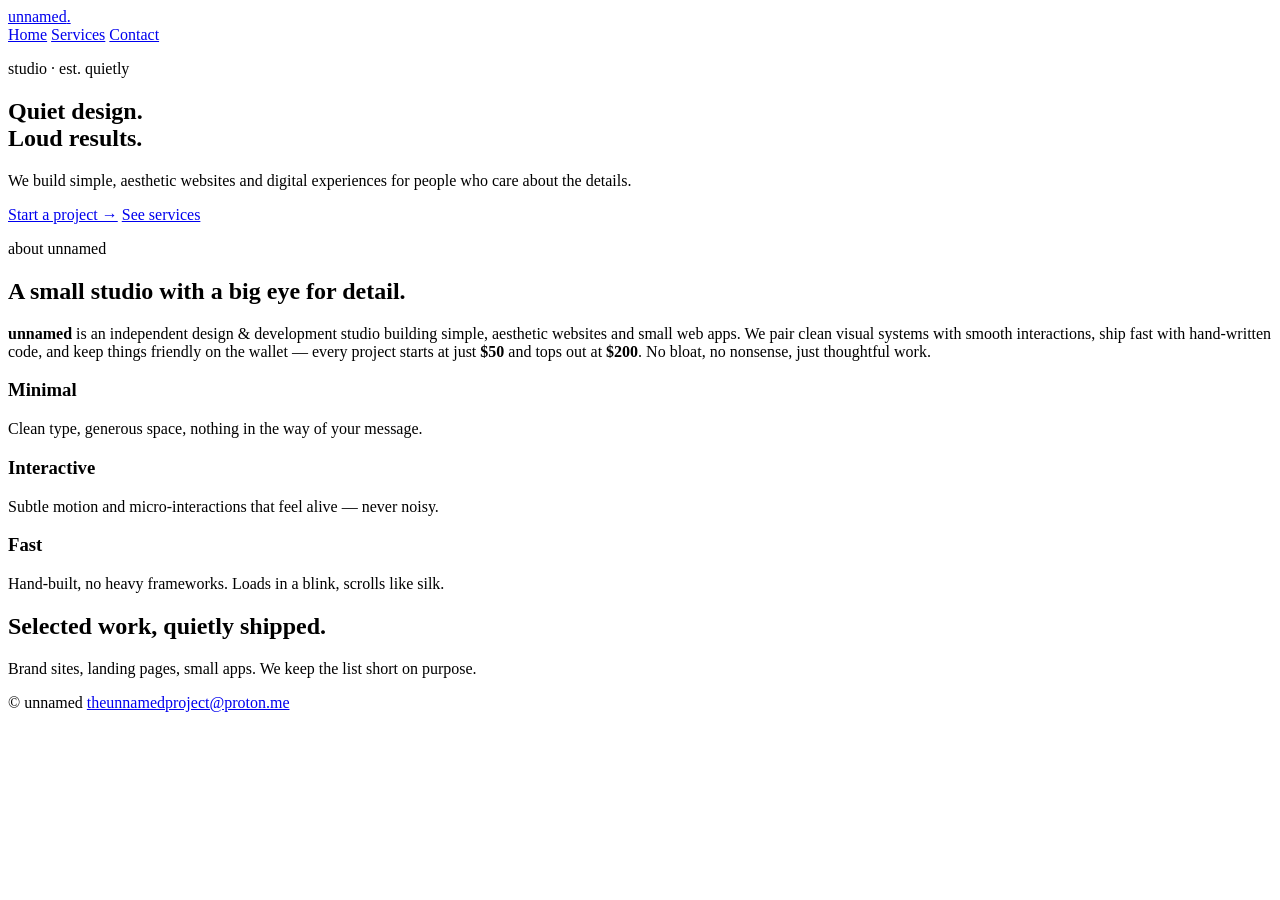
==== commit 426fadc6: "Add files via upload" ====
--- a/index.html
+++ b/index.html
@@ -1,190 +1,78 @@
-<!doctype html>
-<html lang="en">
-  <head>
-    <meta charset="utf-8" />
-    <meta name="viewport" content="width=device-width, initial-scale=1" />
-    <title>unnamed project — Web Design & Development Agency</title>
-    <meta name="description" content="unnamed project is a web design and development agency crafting bright, bold, conversion-focused websites for ambitious brands." />
-    <link rel="icon" href="/logo.png" />
-    <link rel="stylesheet" href="/styles.css" />
-  </head>
-  <body>
-    <header class="nav">
-      <a href="#top" class="brand">
-        <img src="/logo.png" alt="unnamed project logo" width="36" height="36" />
-        <span>unnamed project</span>
-      </a>
-      <nav class="nav-links">
-        <a href="#services">Services</a>
-        <a href="#work">Work</a>
-        <a href="#process">Process</a>
-        <a href="#contact">Contact</a>
-      </nav>
-      <a href="#contact" class="btn btn-dark">Start a project</a>
-      <button class="menu-toggle" aria-label="Open menu" id="menuToggle">
-        <span></span><span></span><span></span>
-      </button>
-    </header>
-
-    <main id="top">
-      <section class="hero">
-        <div class="hero-grid">
-          <div class="hero-copy">
-            <span class="eyebrow">— Independent web studio</span>
-            <h1>We design <em>bright</em> websites with <span class="hl">bold</span> intent.</h1>
-            <p class="lede">unnamed project is a small team of designers and developers building fast, beautiful, conversion-ready websites for brands that refuse to be ignored.</p>
-            <div class="hero-cta">
-              <a href="#contact" class="btn btn-dark">Book a discovery call</a>
-              <a href="#work" class="btn btn-ghost">See our work →</a>
-            </div>
-            <div class="hero-stats">
-              <div><strong>120+</strong><span>Sites shipped</span></div>
-              <div><strong>40+</strong><span>Happy founders</span></div>
-              <div><strong>4.9★</strong><span>Average rating</span></div>
-            </div>
-          </div>
-          <div class="hero-card">
-            <div class="card-bar"><i></i><i></i><i></i><span>unnamed-project.studio</span></div>
-            <div class="card-body">
-              <div class="skeleton skeleton-title"></div>
-              <div class="skeleton skeleton-line"></div>
-              <div class="skeleton skeleton-line short"></div>
-              <div class="card-grid">
-                <div class="tile"></div>
-                <div class="tile dark"></div>
-                <div class="tile"></div>
-              </div>
-              <div class="cta-row">
-                <div class="pill">Launch →</div>
-                <div class="dots"><i></i><i></i><i></i></div>
-              </div>
-            </div>
-          </div>
-        </div>
-        <div class="marquee" aria-hidden="true">
-          <div class="marquee-track">
-            <span>Branding</span><span>•</span><span>Web Design</span><span>•</span><span>Development</span><span>•</span><span>SEO</span><span>•</span><span>E-commerce</span><span>•</span><span>Maintenance</span><span>•</span>
-            <span>Branding</span><span>•</span><span>Web Design</span><span>•</span><span>Development</span><span>•</span><span>SEO</span><span>•</span><span>E-commerce</span><span>•</span><span>Maintenance</span><span>•</span>
-          </div>
-        </div>
-      </section>
-
-      <section id="services" class="section">
-        <div class="section-head">
-          <span class="eyebrow">— What we do</span>
-          <h2>Services built around <span class="hl">your launch</span>.</h2>
-        </div>
-        <div class="services">
-          <article class="service">
-            <div class="num">01</div>
-            <h3>Web Design</h3>
-            <p>Bright, modern interfaces that make your brand impossible to scroll past.</p>
-            <ul><li>Brand-led visual systems</li><li>Wireframes & prototypes</li><li>Responsive layouts</li></ul>
-          </article>
-          <article class="service highlight">
-            <div class="num">02</div>
-            <h3>Development</h3>
-            <p>Fast, accessible, hand-built sites — no bloated templates, no excuses.</p>
-            <ul><li>Performance-first builds</li><li>CMS integrations</li><li>Animations & interactions</li></ul>
-          </article>
-          <article class="service">
-            <div class="num">03</div>
-            <h3>Strategy & SEO</h3>
-            <p>Sites that don't just look great — they get found and convert.</p>
-            <ul><li>Technical SEO</li><li>Copy & messaging</li><li>Analytics setup</li></ul>
-          </article>
-          <article class="service">
-            <div class="num">04</div>
-            <h3>Care Plans</h3>
-            <p>We stick around. Updates, monitoring, and improvements every month.</p>
-            <ul><li>Hosting & uptime</li><li>Monthly iterations</li><li>Priority support</li></ul>
-          </article>
-        </div>
-      </section>
-
-      <section id="work" class="section section-alt">
-        <div class="section-head">
-          <span class="eyebrow">— Selected work</span>
-          <h2>Recent <span class="hl">launches</span>.</h2>
-        </div>
-        <div class="work-grid">
-          <a class="work-item" href="#contact">
-            <div class="work-thumb thumb-1"></div>
-            <div class="work-meta"><h3>Northwind Coffee</h3><span>Brand site • E-commerce</span></div>
-          </a>
-          <a class="work-item" href="#contact">
-            <div class="work-thumb thumb-2"></div>
-            <div class="work-meta"><h3>Halcyon Studio</h3><span>Portfolio • CMS</span></div>
-          </a>
-          <a class="work-item" href="#contact">
-            <div class="work-thumb thumb-3"></div>
-            <div class="work-meta"><h3>Atlas Fintech</h3><span>Marketing site</span></div>
-          </a>
-          <a class="work-item" href="#contact">
-            <div class="work-thumb thumb-4"></div>
-            <div class="work-meta"><h3>Wildhaven Co.</h3><span>Web design • SEO</span></div>
-          </a>
-        </div>
-      </section>
-
-      <section id="process" class="section">
-        <div class="section-head">
-          <span class="eyebrow">— How we work</span>
-          <h2>A clear process, <span class="hl">no surprises</span>.</h2>
-        </div>
-        <ol class="process">
-          <li><strong>01 — Discover</strong><p>We learn your brand, audience, and goals in a focused kickoff.</p></li>
-          <li><strong>02 — Design</strong><p>Iterative mockups so you see the direction early and steer it.</p></li>
-          <li><strong>03 — Build</strong><p>We code it by hand — fast, accessible, easy to maintain.</p></li>
-          <li><strong>04 — Launch</strong><p>QA, train, ship. Then we keep iterating with you.</p></li>
-        </ol>
-      </section>
-
-      <section id="contact" class="section cta">
-        <div class="cta-card">
-          <h2>Have a project in mind?</h2>
-          <p>Tell us a bit about what you're building. We reply within one business day.</p>
-          <form id="contactForm" class="contact-form" novalidate>
-            <div class="row">
-              <label>Name<input name="name" type="text" required placeholder="Your name" /></label>
-              <label>Email<input name="email" type="email" required placeholder="you@company.com" /></label>
-            </div>
-            <label>Project details<textarea name="message" rows="4" required placeholder="A few sentences about your project, timeline, and budget."></textarea></label>
-            <button type="submit" class="btn btn-dark">Send message</button>
-            <p class="form-status" id="formStatus" aria-live="polite"></p>
-          </form>
-        </div>
-      </section>
-    </main>
-
-    <footer class="footer">
-      <div class="foot-grid">
-        <div>
-          <div class="brand">
-            <img src="/logo.png" alt="" width="28" height="28" />
-            <span>unnamed project</span>
-          </div>
-          <p class="muted">Bright websites with bold intent.</p>
-        </div>
-        <div>
-          <h4>Studio</h4>
-          <a href="#services">Services</a>
-          <a href="#work">Work</a>
-          <a href="#process">Process</a>
-        </div>
-        <div>
-          <h4>Contact</h4>
-          <a href="mailto:hello@unnamed.project">hello@unnamed.project</a>
-          <a href="#">Twitter / X</a>
-          <a href="#">Instagram</a>
-        </div>
-      </div>
-      <div class="foot-bottom">
-        <span>© <span id="year"></span> unnamed project. All rights reserved.</span>
-        <span>Designed & built in-house.</span>
-      </div>
-    </footer>
-
-    <script src="/script.js"></script>
-  </body>
-</html>
+<!doctype html>
+<html lang="en">
+<head>
+<meta charset="utf-8" />
+<meta name="viewport" content="width=device-width,initial-scale=1" />
+<title>unnamed — design & development studio</title>
+<meta name="description" content="unnamed is a small studio crafting simple, aesthetic websites and digital experiences." />
+<meta property="og:title" content="unnamed" />
+<meta property="og:description" content="Quiet design. Loud results." />
+<meta property="og:type" content="website" />
+<link rel="stylesheet" href="/site/styles.css" />
+</head>
+<body>
+<header class="nav">
+  <a class="brand" href="/">unnamed<span>.</span></a>
+  <nav>
+    <a href="/" data-nav="home">Home</a>
+    <a href="/site/services.html" data-nav="services">Services</a>
+    <a href="/site/contact.html" data-nav="contact">Contact</a>
+  </nav>
+</header>
+
+<main>
+  <section class="hero">
+    <div class="hero-inner reveal">
+      <p class="kicker">studio · est. quietly</p>
+      <h1>Quiet design.<br/><span class="grad">Loud results.</span></h1>
+      <p class="lead">We build simple, aesthetic websites and digital experiences for people who care about the details.</p>
+      <div class="cta-row">
+        <a class="btn primary" href="/site/contact.html">Start a project →</a>
+        <a class="btn ghost" href="/site/services.html">See services</a>
+      </div>
+    </div>
+    <div class="orb orb-1"></div>
+    <div class="orb orb-2"></div>
+  </section>
+
+  <section class="container about reveal">
+    <p class="kicker center">about unnamed</p>
+    <h2 class="about-title">A small studio with a big eye for detail.</h2>
+    <p class="about-text">
+      <strong>unnamed</strong> is an independent design &amp; development studio building
+      simple, aesthetic websites and small web apps. We pair clean visual systems with
+      smooth interactions, ship fast with hand-written code, and keep things
+      friendly on the wallet — every project starts at just <strong>$50</strong> and
+      tops out at <strong>$200</strong>. No bloat, no nonsense, just thoughtful work.
+    </p>
+  </section>
+
+  <section class="grid-3 container">
+    <div class="card reveal">
+      <h3>Minimal</h3>
+      <p>Clean type, generous space, nothing in the way of your message.</p>
+    </div>
+    <div class="card reveal">
+      <h3>Interactive</h3>
+      <p>Subtle motion and micro-interactions that feel alive — never noisy.</p>
+    </div>
+    <div class="card reveal">
+      <h3>Fast</h3>
+      <p>Hand-built, no heavy frameworks. Loads in a blink, scrolls like silk.</p>
+    </div>
+  </section>
+
+  <section class="container band">
+    <h2>Selected work, quietly shipped.</h2>
+    <p class="muted">Brand sites, landing pages, small apps. We keep the list short on purpose.</p>
+  </section>
+</main>
+
+<footer class="foot">
+  <span>© <span id="yr"></span> unnamed</span>
+  <a href="mailto:theunnamedproject@proton.me">theunnamedproject@proton.me</a>
+</footer>
+
+<script src="/site/main.js"></script>
+</body>
+</html>
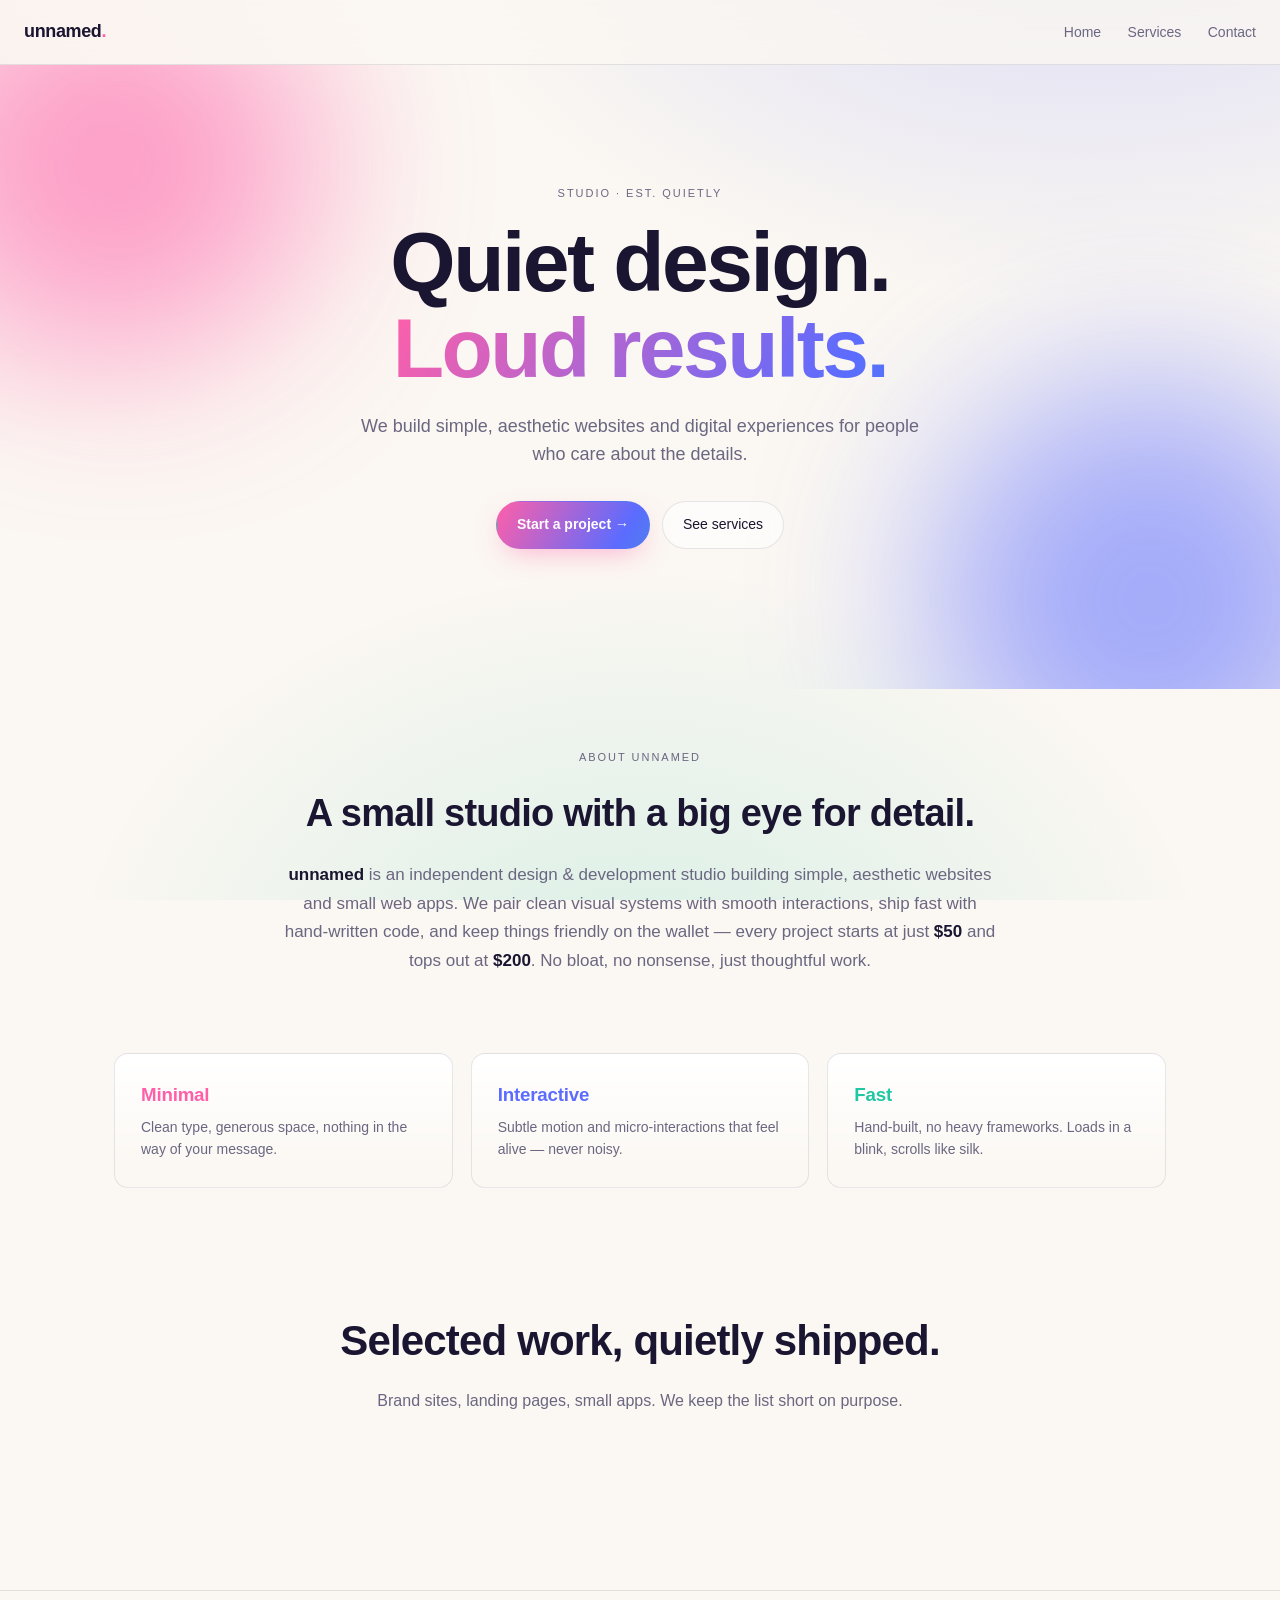
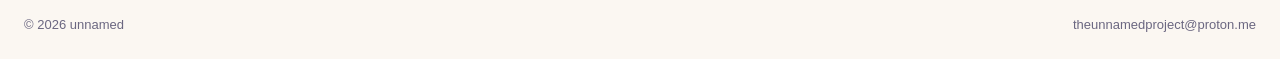
==== commit c82cb24a: "Add files via upload" ====
--- a/index.html
+++ b/index.html
@@ -8,15 +8,15 @@
 <meta property="og:title" content="unnamed" />
 <meta property="og:description" content="Quiet design. Loud results." />
 <meta property="og:type" content="website" />
-<link rel="stylesheet" href="/site/styles.css" />
+<link rel="stylesheet" href="styles.css" />
 </head>
 <body>
 <header class="nav">
-  <a class="brand" href="/">unnamed<span>.</span></a>
+  <a class="brand" href="index.html">unnamed<span>.</span></a>
   <nav>
-    <a href="/" data-nav="home">Home</a>
-    <a href="/site/services.html" data-nav="services">Services</a>
-    <a href="/site/contact.html" data-nav="contact">Contact</a>
+    <a href="index.html" data-nav="home">Home</a>
+    <a href="services.html" data-nav="services">Services</a>
+    <a href="contact.html" data-nav="contact">Contact</a>
   </nav>
 </header>
 
@@ -27,8 +27,8 @@
       <h1>Quiet design.<br/><span class="grad">Loud results.</span></h1>
       <p class="lead">We build simple, aesthetic websites and digital experiences for people who care about the details.</p>
       <div class="cta-row">
-        <a class="btn primary" href="/site/contact.html">Start a project →</a>
-        <a class="btn ghost" href="/site/services.html">See services</a>
+        <a class="btn primary" href="contact.html">Start a project →</a>
+        <a class="btn ghost" href="services.html">See services</a>
       </div>
     </div>
     <div class="orb orb-1"></div>
@@ -73,6 +73,6 @@
   <a href="mailto:theunnamedproject@proton.me">theunnamedproject@proton.me</a>
 </footer>
 
-<script src="/site/main.js"></script>
+<script src="main.js"></script>
 </body>
 </html>
--- a/styles.css
+++ b/styles.css
@@ -0,0 +1,145 @@
+:root{
+  --bg:#fbf7f2;            /* warm cream */
+  --bg-2:#ffffff;          /* card surface */
+  --fg:#1a1530;            /* deep ink */
+  --muted:#6b6781;
+  --line:rgba(26,21,48,.10);
+  --accent:#ff5fa8;        /* pink */
+  --accent-2:#5b6cff;      /* indigo */
+  --accent-3:#1fc7a3;      /* mint */
+  --accent-4:#ffb648;      /* warm yellow */
+  --grad-hero:linear-gradient(120deg,#ff5fa8 0%,#5b6cff 45%,#1fc7a3 100%);
+  --grad-bar:linear-gradient(90deg,#ff5fa8,#ffb648,#1fc7a3);
+  --radius:14px;
+  --maxw:1100px;
+  --ease:cubic-bezier(.2,.7,.2,1);
+}
+*{box-sizing:border-box}
+html,body{margin:0;padding:0;color:var(--fg);font-family:-apple-system,BlinkMacSystemFont,"Inter","Segoe UI",sans-serif;line-height:1.55;-webkit-font-smoothing:antialiased}
+body{
+  background:
+    radial-gradient(1100px 650px at 85% -10%, rgba(91,108,255,.20), transparent 60%),
+    radial-gradient(950px 550px at -10% 15%, rgba(255,95,168,.18), transparent 60%),
+    radial-gradient(950px 700px at 50% 110%, rgba(31,199,163,.16), transparent 60%),
+    var(--bg);
+  background-attachment: fixed;
+}
+a{color:inherit;text-decoration:none}
+img{max-width:100%;display:block}
+::selection{background:var(--accent);color:#fff}
+
+html{scroll-behavior:smooth}
+
+/* Layout */
+.container{max-width:var(--maxw);margin:0 auto;padding:0 24px}
+main{padding-bottom:80px}
+
+/* Nav */
+.nav{position:sticky;top:0;z-index:20;display:flex;align-items:center;justify-content:space-between;
+  padding:18px 24px;background:rgba(251,247,242,.75);backdrop-filter:blur(14px);border-bottom:1px solid var(--line)}
+.brand{font-weight:600;letter-spacing:-.02em;font-size:18px}
+.brand span{color:var(--accent)}
+.nav nav a{margin-left:22px;font-size:14px;color:var(--muted);transition:color .25s var(--ease)}
+.nav nav a:hover,.nav nav a.active{color:var(--fg)}
+
+/* Hero */
+.hero{position:relative;overflow:hidden;padding:120px 24px 140px;text-align:center}
+.hero-inner{position:relative;max-width:820px;margin:0 auto;z-index:1}
+.kicker{text-transform:uppercase;letter-spacing:.18em;font-size:11px;color:var(--muted);margin:0 0 18px}
+h1{font-size:clamp(44px,7vw,84px);line-height:1.02;letter-spacing:-.03em;margin:0 0 22px;font-weight:600}
+.grad{background:var(--grad-hero);-webkit-background-clip:text;background-clip:text;color:transparent;background-size:200% 200%;animation:shimmer 8s ease-in-out infinite}
+@keyframes shimmer{0%,100%{background-position:0% 50%}50%{background-position:100% 50%}}
+.lead{font-size:clamp(16px,1.6vw,18px);color:var(--muted);max-width:560px;margin:0 auto 32px}
+.cta-row{display:flex;gap:12px;justify-content:center;flex-wrap:wrap}
+
+/* Buttons */
+.btn{display:inline-flex;align-items:center;gap:6px;padding:12px 20px;border-radius:999px;font-size:14px;
+  border:1px solid var(--line);transition:transform .25s var(--ease),background .25s var(--ease),color .25s var(--ease);cursor:pointer}
+.btn:hover{transform:translateY(-2px)}
+.btn.primary{background:var(--grad-hero);background-size:180% 180%;color:#fff;border-color:transparent;font-weight:700;box-shadow:0 10px 28px -10px rgba(255,95,168,.55);transition:transform .25s var(--ease),background-position .5s var(--ease),box-shadow .25s var(--ease)}
+.btn.primary:hover{background-position:100% 50%;box-shadow:0 14px 34px -10px rgba(91,108,255,.55)}
+.btn.ghost{background:rgba(255,255,255,.6);color:var(--fg);backdrop-filter:blur(8px)}
+.btn.ghost:hover{background:#fff}
+.btn.block{display:flex;justify-content:center;width:100%;margin-top:16px}
+
+/* Orbs */
+.orb{position:absolute;border-radius:50%;filter:blur(90px);opacity:.55;pointer-events:none;animation:float 14s ease-in-out infinite}
+.orb-1{width:380px;height:380px;background:var(--accent);top:-90px;left:-70px}
+.orb-2{width:440px;height:440px;background:var(--accent-2);bottom:-130px;right:-90px;animation-delay:-7s}
+.orb-3{position:absolute;width:300px;height:300px;border-radius:50%;filter:blur(90px);opacity:.45;background:var(--accent-3);top:30%;right:20%;animation:float 16s ease-in-out infinite;animation-delay:-3s;pointer-events:none}
+@keyframes float{0%,100%{transform:translateY(0)}50%{transform:translateY(30px)}}
+
+/* Cards grid */
+.grid-3{display:grid;grid-template-columns:repeat(3,1fr);gap:18px;margin:40px auto}
+@media(max-width:760px){.grid-3{grid-template-columns:1fr}}
+.card{position:relative;padding:26px;border:1px solid var(--line);border-radius:var(--radius);background:linear-gradient(180deg,var(--bg-2),transparent);transition:transform .35s var(--ease),border-color .35s var(--ease),box-shadow .35s var(--ease);overflow:hidden}
+.card::before{content:"";position:absolute;inset:0;border-radius:inherit;padding:1px;background:var(--grad-hero);-webkit-mask:linear-gradient(#000 0 0) content-box,linear-gradient(#000 0 0);-webkit-mask-composite:xor;mask-composite:exclude;opacity:0;transition:opacity .35s var(--ease);pointer-events:none}
+.card:hover{transform:translateY(-4px);box-shadow:0 18px 40px -22px rgba(124,140,255,.55)}
+.card:hover::before{opacity:.9}
+.card:nth-child(3n+1) h3{color:var(--accent)}
+.card:nth-child(3n+2) h3{color:var(--accent-2)}
+.card:nth-child(3n+3) h3{color:var(--accent-3)}
+.card h3{margin:0 0 8px;font-weight:600;letter-spacing:-.01em}
+.card p{margin:0;color:var(--muted);font-size:14px}
+
+/* Bands */
+.band{padding:80px 24px;text-align:center}
+.band h2{font-size:clamp(28px,4vw,42px);letter-spacing:-.02em;margin:0 0 10px;font-weight:600}
+.muted{color:var(--muted)}
+.small{font-size:12px}
+
+/* Page heads */
+.page-head{padding:80px 0 30px;text-align:center;max-width:680px;margin:0 auto}
+.page-head h1{font-size:clamp(40px,6vw,68px)}
+
+/* Estimator */
+.estimator{margin:60px auto;border:1px solid var(--line);border-radius:20px;padding:36px;background:rgba(255,255,255,.78);backdrop-filter:blur(10px);box-shadow:0 20px 50px -30px rgba(26,21,48,.25)}
+.est-head{text-align:center;margin-bottom:28px}
+.est-head h2{font-size:clamp(26px,3.5vw,38px);letter-spacing:-.02em;margin:6px 0 6px;font-weight:600}
+.est-grid{display:grid;grid-template-columns:1.4fr 1fr;gap:28px}
+@media(max-width:760px){.est-grid{grid-template-columns:1fr}}
+.field{display:flex;flex-direction:column;gap:8px;margin-bottom:16px;font-size:13px;color:var(--muted)}
+.field.full{grid-column:1/-1}
+.field input,.field select,.field textarea{
+  background:#fff;color:var(--fg);border:1px solid var(--line);border-radius:10px;padding:12px 14px;font:inherit;outline:none;
+  transition:border-color .2s var(--ease),box-shadow .2s var(--ease)}
+.field input:focus,.field select:focus,.field textarea:focus{border-color:var(--accent-2);box-shadow:0 0 0 3px rgba(124,140,255,.22)}
+.field input[type=range]{padding:0;background:transparent;border:none;accent-color:var(--accent)}
+.addons{border:1px dashed var(--line);border-radius:12px;padding:16px;margin:0}
+.addons legend{padding:0 6px;font-size:12px;color:var(--muted);text-transform:uppercase;letter-spacing:.15em}
+.addons label{display:flex;align-items:center;gap:10px;padding:8px 0;font-size:14px;color:var(--fg);cursor:pointer}
+.addons em{margin-left:auto;color:var(--muted);font-style:normal;font-size:12px}
+.addons input[type=checkbox]{accent-color:var(--accent);width:16px;height:16px}
+
+.est-result{position:sticky;top:90px;align-self:start;border:1px solid var(--line);border-radius:16px;padding:24px;background:#fff;text-align:center;box-shadow:0 14px 36px -22px rgba(26,21,48,.25)}
+.price{font-size:64px;letter-spacing:-.04em;font-weight:700;margin:6px 0 14px;display:flex;justify-content:center;align-items:flex-start;gap:2px}
+.price .currency{font-size:24px;color:var(--muted);margin-top:14px}
+#total{transition:transform .25s var(--ease);display:inline-block;color:black}
+.bar{height:6px;background:rgba(26,21,48,.08);border-radius:99px;overflow:hidden;margin:6px 0 12px}
+.bar-fill{height:100%;width:0;background:var(--grad-bar);transition:width .4s var(--ease)}
+.price{background:var(--grad-hero);-webkit-background-clip:text;background-clip:text;color:transparent}
+.price .currency{-webkit-text-fill-color:var(--muted)}
+
+/* Contact */
+.contact{display:grid;grid-template-columns:1fr 1fr;gap:18px;max-width:780px;margin:40px auto 80px}
+@media(max-width:640px){.contact{grid-template-columns:1fr}}
+.contact .full,.contact button,.contact > p{grid-column:1/-1}
+.contact button{justify-self:start}
+
+/* Footer */
+.foot{display:flex;justify-content:space-between;align-items:center;padding:24px;border-top:1px solid var(--line);color:var(--muted);font-size:13px;flex-wrap:wrap;gap:10px}
+.foot a:hover{color:var(--fg)}
+
+/* Reveal anim */
+.reveal{opacity:0;transform:translateY(20px);transition:opacity .8s var(--ease),transform .8s var(--ease)}
+.reveal.in{opacity:1;transform:none}
+
+/* Hide any stray Lovable badge if injected */
+[data-lovable-badge],#lovable-badge,a[href*="lovable.dev"][target="_blank"][class*="badge" i]{display:none!important}
+
+/* About blurb */
+.about{max-width:760px;text-align:center;padding:60px 24px 20px}
+.kicker.center{text-align:center}
+.about-title{font-size:clamp(26px,3.6vw,38px);letter-spacing:-.02em;margin:6px 0 18px;font-weight:600}
+.about-text{color:var(--muted);font-size:17px;line-height:1.7}
+.about-text strong{color:var(--fg)}
